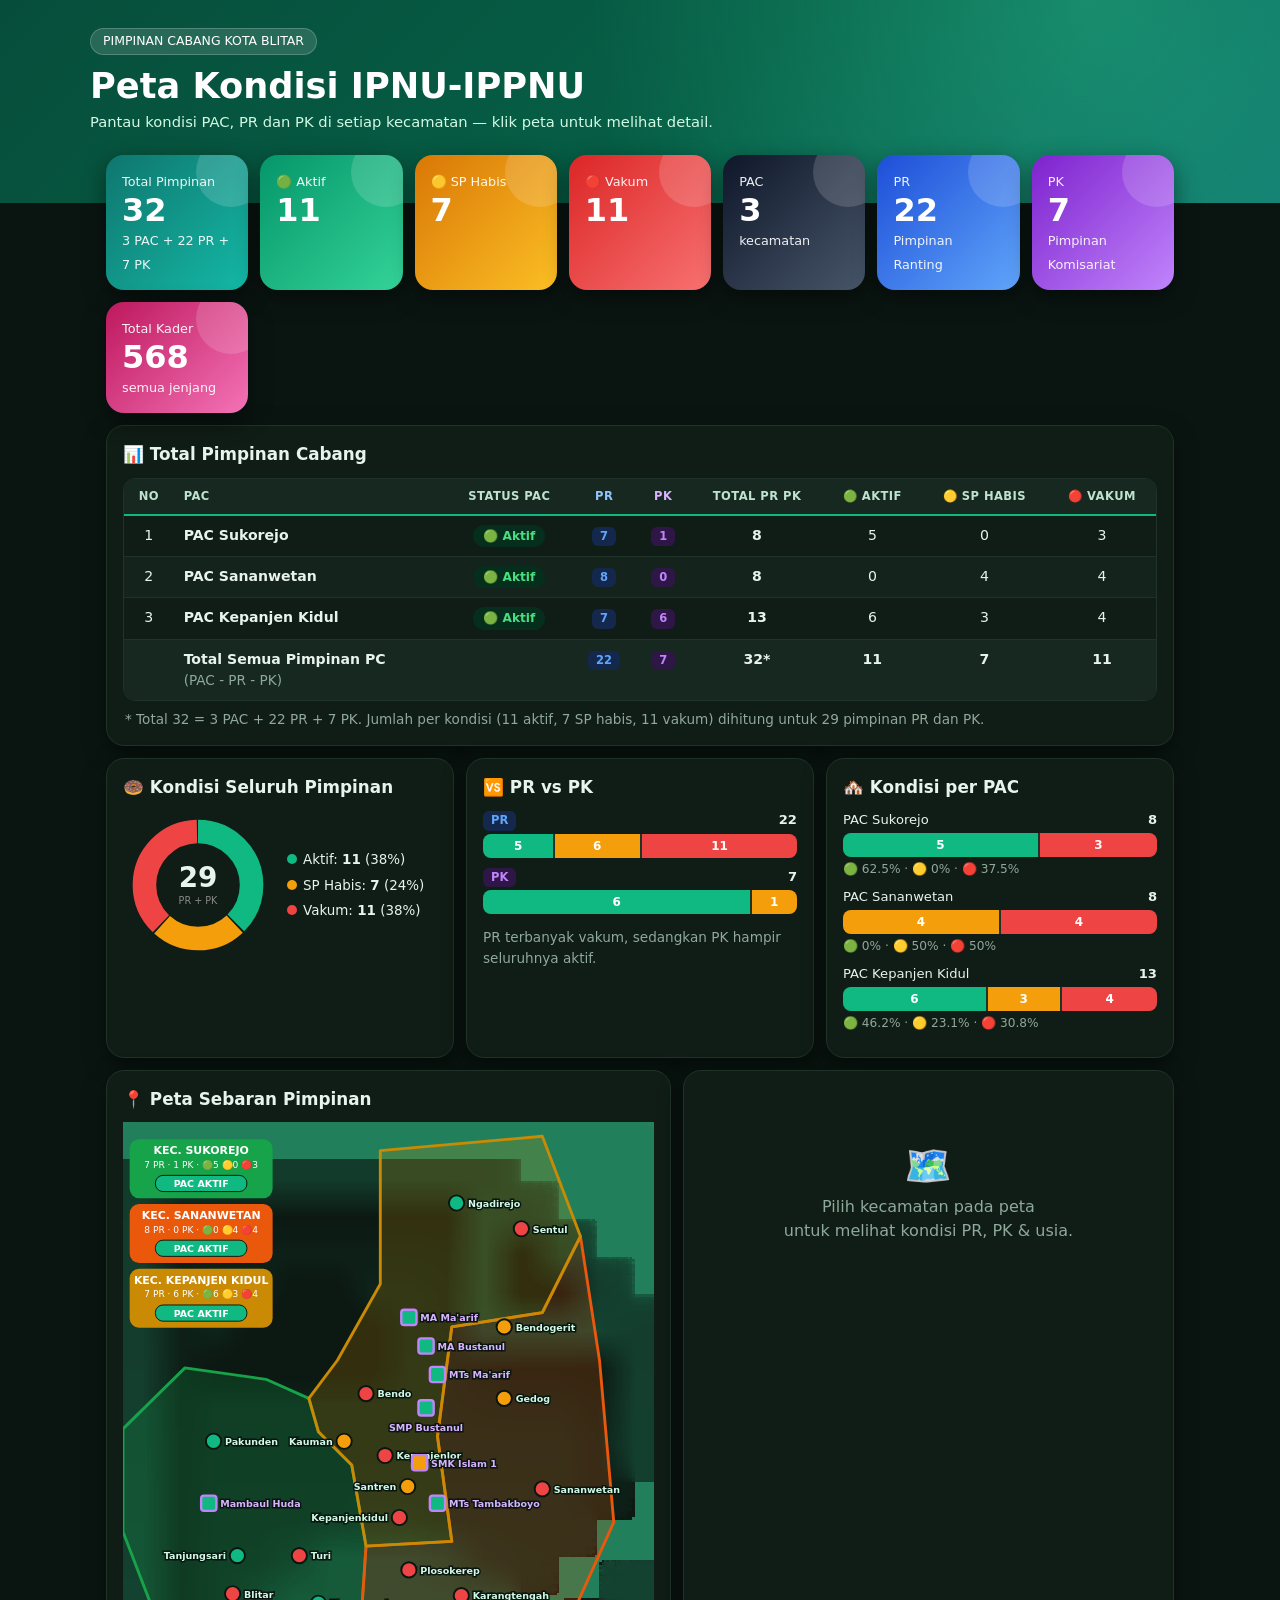
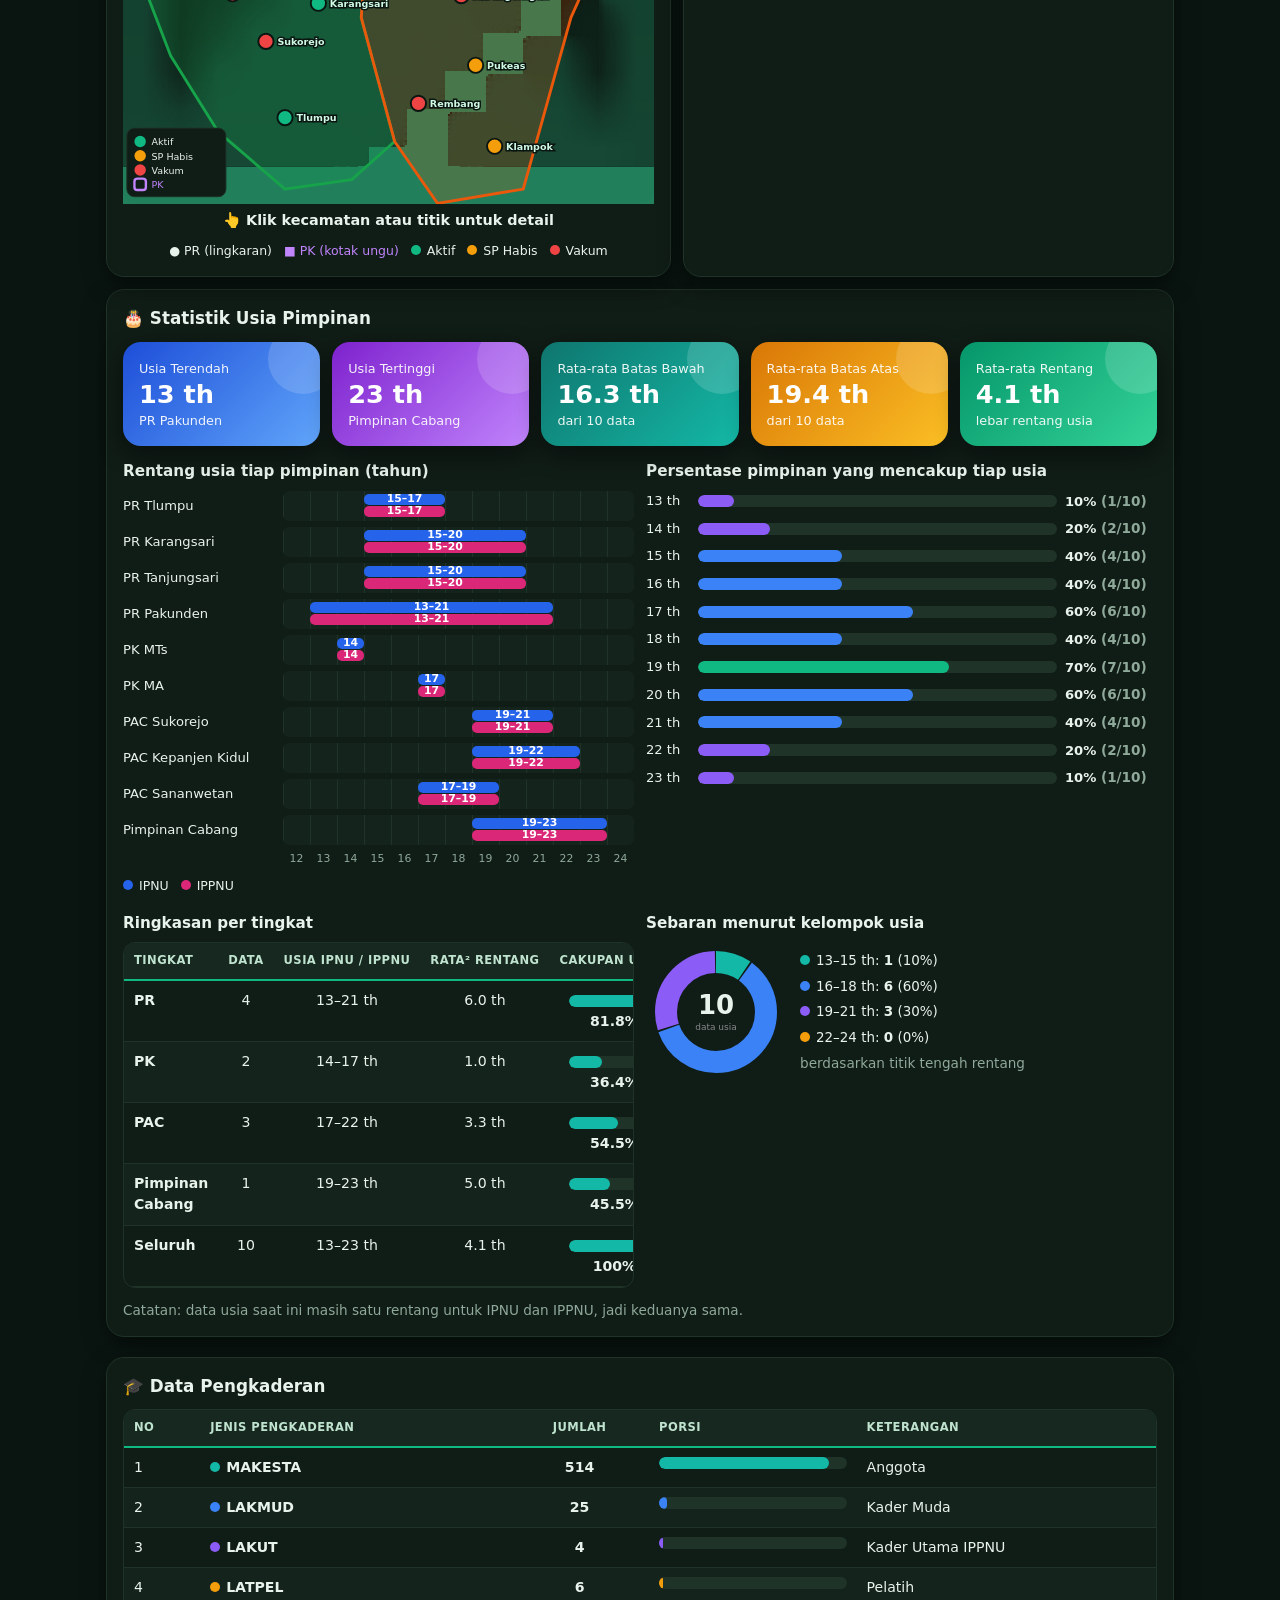
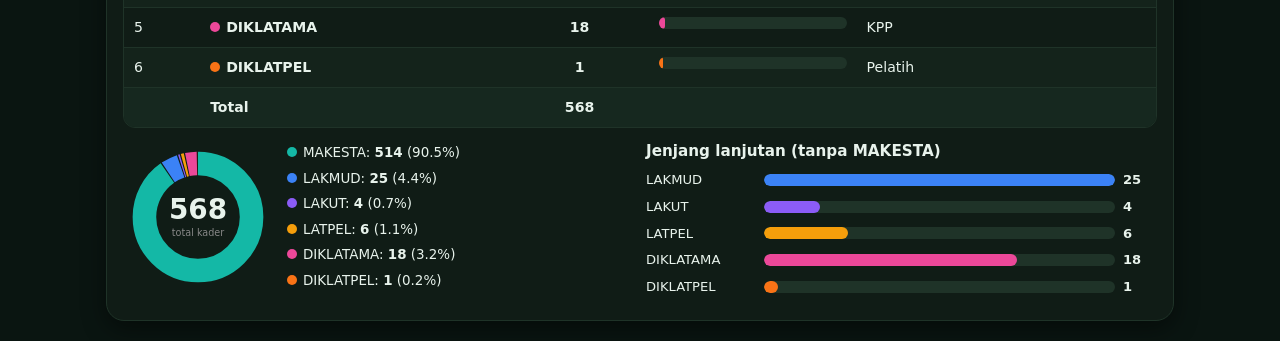
==== Peta Kondisi IPNU-IPPNU Kota Blitar (4).html @ 9cab06e3 "Add files via upload" ====
<!DOCTYPE html>
<html lang="id">
<head>
<meta charset="utf-8">
<meta name="viewport" content="width=device-width, initial-scale=1, viewport-fit=cover">
<title>Peta Kondisi IPNU-IPPNU Kota Blitar</title>

<style>
/* =====================================================
   1. VARIABEL WARNA & RESET
   ===================================================== */
:root {
  box-sizing: border-box;
  padding-top: env(safe-area-inset-top, 0px);
  padding-bottom: env(safe-area-inset-bottom, 0px);
  color-scheme: dark;

  --bg:   #0a1511;   /* latar halaman */
  --card: #101c16;   /* latar kartu */
  --soft: #14231b;   /* latar lembut / baris genap */
  --tx:   #e8f3ec;   /* teks utama */
  --mut:  #8fa99a;   /* teks redup */
  --bd:   #1f3328;   /* garis */
  --sh:   0 8px 24px rgba(0,0,0,.45);

  --gb: #052e1c;  --yb: #3a2a05;  --rb: #3b0d0d;   /* latar badge aktif/sp/vakum */
  --pr: #60a5fa;  --prb: #14284d;                  /* PR (biru) */
  --pk: #c084fc;  --pkb: #2e1747;                  /* PK (ungu) */
}
html { scroll-padding-top: env(safe-area-inset-top, 0px); }
* { box-sizing: border-box; }
body {
  margin: 0;
  background: var(--bg);
  color: var(--tx);
  font-family: system-ui, -apple-system, "Segoe UI", Roboto, sans-serif;
  line-height: 1.5;
}

/* =====================================================
   2. LAYOUT DASAR & TIPOGRAFI
   ===================================================== */
.hero {
  background:
    radial-gradient(circle at 85% 0, #34d39955, transparent 45%),
    linear-gradient(135deg, #064e3b, #065f46 55%, #0f766e);
  color: #fff;
  padding: 28px 16px 70px;
}
.hero p  { margin: 0; color: #d1fae5; font-size: .92rem; }
.hero .w { padding: 0; }
.w  { max-width: 1100px; margin: 0 auto; padding: 0 16px; }
.up { margin-top: -48px; }

.tag {
  display: inline-block;
  background: #ffffff22;
  color: #fff;
  border: 1px solid #ffffff33;
  padding: 3px 12px;
  border-radius: 99px;
  font-size: .78rem;
}
h1 { font-size: clamp(1.5rem, 4vw, 2.2rem); margin: 10px 0 4px; line-height: 1.2; }
h2 { font-size: 1.05rem; margin: 0 0 10px; }
h3 { font-size: .95rem; margin: 0; }
.sub { color: var(--mut); font-size: .85rem; }

.grid  { display: grid; gap: 12px; }
.stats { grid-template-columns: repeat(auto-fit, minmax(130px, 1fr)); }
.cols  { grid-template-columns: repeat(auto-fit, minmax(270px, 1fr)); margin-top: 12px; }
.main  { grid-template-columns: minmax(0, 1fr); margin-top: 12px; }
@media (min-width: 860px) {
  .main { grid-template-columns: minmax(0, 1.15fr) minmax(0, 1fr); }
}

/* =====================================================
   3. KARTU & KARTU STATISTIK
   ===================================================== */
.card {
  background: var(--card);
  border: 1px solid var(--bd);
  border-radius: 18px;
  padding: 16px;
  box-shadow: var(--sh);
  min-width: 0;
}
.st {
  position: relative;
  overflow: hidden;
  color: #fff;
  border: 0;
  padding: 14px 16px;
}
.st b    { display: block; font-size: 2rem; line-height: 1.1; }
.st span { font-size: .8rem; opacity: .92; }
.st:after {
  content: "";
  position: absolute;
  right: -18px; top: -18px;
  width: 70px; height: 70px;
  border-radius: 50%;
  background: #ffffff26;
}

/* warna kartu statistik */
.c0   { background: linear-gradient(135deg, #0f766e, #14b8a6); --ac: #7dd3fc; }
.c1   { background: linear-gradient(135deg, #059669, #34d399); --ac: #34d399; }
.c2   { background: linear-gradient(135deg, #d97706, #fbbf24); --ac: #fbbf24; }
.c3   { background: linear-gradient(135deg, #dc2626, #f87171); --ac: #f87171; }
.cpr  { background: linear-gradient(135deg, #1d4ed8, #60a5fa); --ac: #60a5fa; }
.cpk  { background: linear-gradient(135deg, #7e22ce, #c084fc); --ac: #c084fc; }
.cpac { background: linear-gradient(135deg, #0f172a, #475569); --ac: #94a3b8; }
.ckd  { background: linear-gradient(135deg, #be185d, #f472b6); --ac: #f472b6; }

/* =====================================================
   4. TABEL
   ===================================================== */
.tw {
  overflow-x: auto;
  border: 1px solid var(--bd);
  border-radius: 12px;
  scrollbar-color: #2f5a45 #101c16;
}
table {
  width: 100%;
  font-size: .88rem;
  border-collapse: separate;
  border-spacing: 0;
}
th, td {
  text-align: left;
  padding: 9px 10px;
  border-bottom: 1px solid var(--bd);
  vertical-align: top;
}
th {
  background: #16281f;
  color: #bfe3cf;
  font-weight: 700;
  font-size: .72rem;
  letter-spacing: .04em;
  text-transform: uppercase;
  white-space: nowrap;
  border-bottom: 2px solid #10b981;
}
th:first-child { border-top-left-radius: 10px; }
th:last-child  { border-top-right-radius: 10px; }
th.hpr { color: #93c5fd !important; }
th.hpk { color: #d8b4fe !important; }
td.n, th.n { text-align: center; }
tbody tr:nth-child(even) { background: var(--soft); }
tbody tr.cl       { cursor: pointer; }
tbody tr.cl:hover { background: var(--soft); }
tfoot td { font-weight: 800; background: #16281f; color: var(--tx); border: 0; }

/* tabel ringkasan usia */
.mx td   { text-align: center; }
.mx td.z { color: var(--mut); }

/* =====================================================
   5. BADGE, TAG, CHIP, BAR
   ===================================================== */
.chip {
  display: inline-block;
  margin: 2px 4px 2px 0;
  padding: 2px 9px;
  border-radius: 99px;
  font-size: .78rem;
  font-weight: 600;
}
.b {
  display: inline-block;
  padding: 2px 10px;
  border-radius: 99px;
  font-size: .76rem;
  font-weight: 600;
  white-space: nowrap;
}
.b.a { background: #052e1c; color: #4ade80; }   /* aktif */
.b.s { background: #3a2a05; color: #fbbf24; }   /* SP habis */
.b.v { background: #3b0d0d; color: #f87171; }   /* vakum */

.t {
  display: inline-block;
  padding: 1px 8px;
  border-radius: 6px;
  font-size: .72rem;
  font-weight: 700;
}
.t.pr { background: var(--prb); color: var(--pr); }
.t.pk { background: var(--pkb); color: var(--pk); }

.dot {
  display: inline-block;
  width: 10px; height: 10px;
  border-radius: 50%;
  margin-right: 6px;
}

/* bar bertumpuk (aktif / sp / vakum) */
.sb   { margin: 9px 0; }
.sb .l { display: flex; justify-content: space-between; font-size: .82rem; margin-bottom: 3px; }
.sbar {
  display: flex;
  height: 24px;
  border-radius: 8px;
  overflow: hidden;
  gap: 2px;
  background: var(--bd);
}
.sbar i {
  display: flex;
  align-items: center;
  justify-content: center;
  color: #fff;
  font-size: .75rem;
  font-style: normal;
  font-weight: 700;
}

/* bar progres kecil */
.kb { height: 12px; border-radius: 6px; background: var(--bd); overflow: hidden; min-width: 90px; }
.kb i { display: block; height: 100%; border-radius: 6px; }
.kr {
  display: grid;
  grid-template-columns: 110px 1fr 34px;
  gap: 8px;
  align-items: center;
  font-size: .82rem;
  margin: 7px 0;
}

/* =====================================================
   6. DONUT & LEGENDA
   ===================================================== */
.donut { display: flex; align-items: center; gap: 14px; flex-wrap: wrap; }
.donut svg { width: 150px; flex: none; }
.lg { font-size: .84rem; line-height: 1.9; }

/* =====================================================
   7. PETA
   ===================================================== */
#map { width: 100%; height: auto; display: block; }
#tip { min-height: 26px; text-align: center; font-weight: 600; font-size: .9rem; margin-top: 6px; }

.reg { cursor: pointer; fill-opacity: .2; stroke-width: 3; stroke-linejoin: round; transition: .2s; }
.reg:hover { fill-opacity: .32; }
.reg.dim   { opacity: .4; }

.nl {                       /* label nama titik */
  pointer-events: none;
  fill: #d1fae5;
  font-size: 10px;
  font-weight: 700;
  paint-order: stroke;
  stroke: #0a1511;
  stroke-width: 3px;
}
.rl {                       /* label kecamatan */
  pointer-events: none;
  fill: #fff;
  font-weight: 800;
  font-size: 14px;
  text-anchor: middle;
  paint-order: stroke;
  stroke: #0004;
  stroke-width: 3px;
}
.nd { stroke: #0a1511; stroke-width: 2; cursor: pointer; transition: .15s; transform-box: fill-box; transform-origin: center; }
.nd:hover { stroke-width: 4; transform: scale(1.35); }

.mlegend {
  display: flex;
  flex-wrap: wrap;
  gap: 4px 12px;
  font-size: .78rem;
  margin-top: 6px;
  justify-content: center;
}

/* =====================================================
   8. PANEL DETAIL KECAMATAN
   ===================================================== */
.kv {
  display: grid;
  grid-template-columns: repeat(auto-fit, minmax(135px, 1fr));
  gap: 8px;
  margin: 12px 0;
}
.kv div   { background: var(--soft); border-radius: 12px; padding: 8px 11px; font-size: .86rem; font-weight: 600; }
.kv small { display: block; color: var(--mut); font-weight: 400; font-size: .74rem; }

.tabs { display: flex; gap: 6px; flex-wrap: wrap; margin: 12px 0 6px; }
.tabs button {
  border: 1px solid var(--bd);
  background: var(--soft);
  color: var(--tx);
  padding: 6px 14px;
  border-radius: 99px;
  cursor: pointer;
  font-size: .82rem;
  font-family: inherit;
}
.tabs button.on {
  background: linear-gradient(135deg, #059669, #0d9488);
  color: #fff;
  border-color: transparent;
}

.sec { border-radius: 14px; padding: 10px 12px; margin-top: 10px; border: 1px solid var(--bd); border-left: 5px solid; }
.sec.pr { border-left-color: var(--pr); }
.sec.pk { border-left-color: var(--pk); }
.sh { display: flex; justify-content: space-between; align-items: center; gap: 8px; flex-wrap: wrap; }

.empty { text-align: center; padding: 50px 10px; color: var(--mut); }
.empty big { font-size: 2.4rem; display: block; }

/* =====================================================
   9. STATISTIK USIA
   ===================================================== */
.ag {
  display: grid;
  grid-template-columns: 150px 1fr;
  gap: 6px 10px;
  align-items: center;
  font-size: .82rem;
}
.ag .tr {
  position: relative;
  height: 30px;
  background: var(--soft);
  border-radius: 6px;
  background-image: linear-gradient(90deg, var(--bd) 1px, transparent 1px);
  background-size: calc(100% / 13) 100%;
}
.ag .tr i {
  position: absolute;
  top: 2px; bottom: 2px;
  border-radius: 5px;
  color: #fff;
  font-size: .68rem;
  font-style: normal;
  font-weight: 700;
  display: flex;
  align-items: center;
  justify-content: center;
  white-space: nowrap;
}
.ax { display: grid; grid-template-columns: repeat(13, 1fr); font-size: .68rem; color: var(--mut); text-align: center; }

/* =====================================================
   10. FORM, CATATAN SUMBER
   ===================================================== */
.src { color: var(--mut); font-size: .74rem; margin: 10px 0 0; border-top: 1px solid var(--bd); padding-top: 6px; }
select, input {
  background: var(--soft);
  color: var(--tx);
  border: 1px solid var(--bd);
  border-radius: 10px;
  padding: 7px 10px;
  font-family: inherit;
  font-size: .85rem;
}

/* =====================================================
   11. ANIMASI
   ===================================================== */
@keyframes fi   { from { opacity: 0; } }
@keyframes pop  { from { opacity: 0; transform: scale(0); } }
@keyframes up   { from { opacity: 0; transform: translateY(14px); } }
@keyframes grow { from { transform: scaleX(0); } }
@keyframes draw { from { stroke-dasharray: 0 400; } }
@keyframes sl   { from { opacity: 0; transform: translateX(-24px); } }

/* kartu muncul saat di-scroll (.rv -> .rv.go) */
.rv { opacity: 0; transform: translateY(18px); transition: opacity .7s ease, transform .7s ease; }
.rv.go { opacity: 1; transform: none; }

/* bar tumbuh dari kiri */
.sbar i, .kb i, .ag .tr i { transform-origin: left; }
.rv:not(.go) :is(.sbar i, .kb i, .ag .tr i) { transform: scaleX(0); }
.rv.go :is(.sbar i, .kb i, .ag .tr i) { animation: grow 1.1s cubic-bezier(.2,.8,.2,1) both; }

/* donut digambar bertahap */
.rv:not(.go) .donut circle { stroke-dasharray: 0 400; }
.rv.go .donut circle { animation: draw 1.3s ease both; }

#detail > * { animation: up .45s both; }

@media (prefers-reduced-motion: reduce) {
  * { animation: none !important; transition: none !important; }
  .rv { opacity: 1; transform: none; }
  .rv:not(.go) :is(.sbar i, .kb i, .ag .tr i) { transform: none; }
}
</style>
</head>

<body>

<!-- =====================================================
     HTML: KERANGKA HALAMAN (isi diisi oleh JavaScript)
     ===================================================== -->
<div class="hero">
  <div class="w">
    <span class="tag">PIMPINAN CABANG KOTA BLITAR</span>
    <h1>Peta Kondisi IPNU-IPPNU</h1>
    <p>Pantau kondisi PAC, PR dan PK di setiap kecamatan — klik peta untuk melihat detail.</p>
  </div>
</div>

<div class="w up">

  <!-- Kartu statistik ringkas -->
  <div class="grid stats" id="stats"></div>

  <!-- Tabel total pimpinan cabang -->
  <div class="card" style="margin-top:12px">
    <h2>📊 Total Pimpinan Cabang</h2>
    <div class="tw"><table id="sum"></table></div>
  </div>

  <!-- Tiga grafik ringkas -->
  <div class="grid cols">
    <div class="card"><h2>🍩 Kondisi Seluruh Pimpinan</h2><div class="donut" id="donut"></div></div>
    <div class="card"><h2>🆚 PR vs PK</h2><div id="prpk"></div></div>
    <div class="card"><h2>🏘️ Kondisi per PAC</h2><div id="perpac"></div></div>
  </div>

  <!-- Peta + detail -->
  <div class="grid main">
    <div class="card">
      <h2>📍 Peta Sebaran Pimpinan</h2>
      <svg viewBox="0 0 557 715" id="map" role="img" aria-label="Peta Kota Blitar"></svg>
      <div id="tip">👆 Klik kecamatan atau titik untuk detail</div>
      <div class="mlegend">
        <span>● PR (lingkaran)</span>
        <span style="color:var(--pk)">■ PK (kotak ungu)</span>
        <span><span class="dot" style="background:#10b981"></span>Aktif</span>
        <span><span class="dot" style="background:#f59e0b"></span>SP Habis</span>
        <span><span class="dot" style="background:#ef4444"></span>Vakum</span>
      </div>
    </div>

    <div class="card" id="detail">
      <div class="empty"><big>🗺️</big>Pilih kecamatan pada peta<br>untuk melihat kondisi PR, PK &amp; usia.</div>
    </div>
  </div>

  <!-- Statistik usia -->
  <div class="card" style="margin:12px 0 20px">
    <h2>🎂 Statistik Usia Pimpinan</h2>
    <div class="grid stats" id="ak" style="margin-bottom:14px"></div>

    <div class="grid cols" style="grid-template-columns:repeat(auto-fit,minmax(340px,1fr))">
      <div>
        <h3>Rentang usia tiap pimpinan (tahun)</h3>
        <div class="ag" id="age" style="margin-top:8px"></div>
        <div class="mlegend" style="justify-content:flex-start;margin-top:10px">
          <span><span class="dot" style="background:#2563eb"></span>IPNU</span>
          <span><span class="dot" style="background:#db2777"></span>IPPNU</span>
        </div>
      </div>
      <div>
        <h3>Persentase pimpinan yang mencakup tiap usia</h3>
        <div id="ah" style="margin-top:8px"></div>
      </div>
    </div>

    <div class="grid cols" style="grid-template-columns:repeat(auto-fit,minmax(340px,1fr));margin-top:16px">
      <div>
        <h3>Ringkasan per tingkat</h3>
        <div class="tw" style="margin-top:8px"><table id="at"></table></div>
      </div>
      <div>
        <h3>Sebaran menurut kelompok usia</h3>
        <div class="donut" id="ad" style="margin-top:8px"></div>
      </div>
    </div>

    <p class="sub" style="margin:12px 0 0">Catatan: data usia saat ini masih satu rentang untuk IPNU dan IPPNU, jadi keduanya sama.</p>
  </div>

  <!-- Data pengkaderan -->
  <div class="card" style="margin:0 0 20px">
    <h2>🎓 Data Pengkaderan</h2>
    <div class="tw"><table id="kt"></table></div>
    <div class="grid cols" style="grid-template-columns:repeat(auto-fit,minmax(320px,1fr));margin-top:12px">
      <div><div class="donut" id="kd"></div></div>
      <div>
        <h3 style="margin-bottom:6px">Jenjang lanjutan (tanpa MAKESTA)</h3>
        <div id="kb"></div>
      </div>
    </div>
  </div>

</div>

<script>
/* =====================================================
   GAMBAR LATAR PETA (base64 JPEG)
   -> Tempel string base64 asli di sini. Ini satu-satunya
      baris panjang; sisanya aman diedit.
   ===================================================== */
const IMG = "PASTE_BASE64_GAMBAR_PETA_DI_SINI";


/* =====================================================
   1. DATA  (EDIT DATA DI BAGIAN INI)
   ===================================================== */

/* 1a. Rentang usia tiap pimpinan: [nama, usiaMin, usiaMax, warna] */
const A = [
  ["PR Tlumpu",          15, 17, "#2563eb"],
  ["PR Karangsari",      15, 20, "#2563eb"],
  ["PR Tanjungsari",     15, 20, "#2563eb"],
  ["PR Pakunden",        13, 21, "#2563eb"],
  ["PK MTs",             14, 14, "#9333ea"],
  ["PK MA",              17, 17, "#9333ea"],
  ["PAC Sukorejo",       19, 21, "#0d9488"],
  ["PAC Kepanjen Kidul", 19, 22, "#0d9488"],
  ["PAC Sananwetan",     17, 19, "#0d9488"],
  ["Pimpinan Cabang",    19, 23, "#334155"]
];

/* 1b. Data per kecamatan
   Kondisi: a = Aktif, s = SP Habis, v = Vakum
   PR : [nama, kondisi, x, y]
   PK : [nama, kondisi, x, y, namaSingkatDiPeta]
   (x,y = posisi titik pada peta 557 x 715)                        */
const D = {
  sukorejo: {
    nama: "Sukorejo",
    usia: "19–21 tahun",
    pac: {
      kondisi: "a", ketua: "Ridho Mayar", ketri: "Devy Putri", masa: "2026–2027",
      sp: "Ada", adm: "Lengkap", keg: "Aktif",
      spHabis: "-", konfer: "-", masalah: "-", butuh: "-"
    },
    PR: [
      ["Tanjungsari", "a", 120, 455],
      ["Karangsari",  "a", 205, 505],
      ["Tlumpu",      "a", 170, 625],
      ["Pakunden",    "a",  95, 335],
      ["Sukorejo",    "v", 150, 545],
      ["Blitar",      "v", 115, 495],
      ["Turi",        "v", 185, 455]
    ],
    PK: [
      ["Mambaul Huda", "a", 90, 400, "Mambaul Huda"]
    ]
  },

  sananwetan: {
    nama: "Sananwetan",
    usia: "17–19 tahun",
    pac: {
      kondisi: "a", ketua: "Ilham", ketri: "Azizah", masa: "2026–2027",
      sp: "Ada", adm: "Tidak ada", keg: "Tidak ada",
      spHabis: "-", konfer: "-", masalah: "Tidak ada pengurus", butuh: "Regenerasi"
    },
    PR: [
      ["Sananwetan",  "v", 440, 385],
      ["Klampok",     "s", 390, 655],
      ["Gedog",       "s", 400, 290],
      ["Rembang",     "v", 310, 610],
      ["Karangtengah","v", 355, 497],
      ["Plosokerep",  "v", 300, 470],
      ["Bendogerit",  "s", 400, 215],
      ["Pukeas",      "s", 370, 570]
    ],
    PK: []
  },

  kepanjenkidul: {
    nama: "Kepanjen Kidul",
    usia: "19–22 tahun",
    pac: {
      kondisi: "a", ketua: "Mahda", ketri: "Sofi", masa: "2024–2026",
      sp: "Ada", adm: "Sebagian", keg: "Jarang",
      spHabis: "November 2026", konfer: "Desember 2026",
      masalah: "Administrasi", butuh: "Pendampingan"
    },
    PR: [
      ["Kepanjenkidul", "v", 290, 415],
      ["Kauman",        "s", 232, 335],
      ["Santren",       "s", 300, 380],
      ["Ngadirejo",     "a", 350,  85],
      ["Sentul",        "v", 418, 112],
      ["Bendo",         "v", 255, 285],
      ["Kepanjenlor",   "v", 275, 350]
    ],
    PK: [
      ["MA Bustanul Muta'alimin",  "a", 318, 235, "MA Bustanul"],
      ["SMP Bustanul Muta'alimin", "a", 318, 300, "SMP Bustanul"],
      ["MTs Ma'arif NU",           "a", 330, 265, "MTs Ma'arif"],
      ["MA Ma'arif NU",            "a", 300, 205, "MA Ma'arif"],
      ["SMK Islam 1 Blitar",       "s", 310, 360, "SMK Islam 1"],
      ["MTs Ma'arif NU Tambakboyo","a", 330, 400, "MTs Tambakboyo"]
    ]
  }
};

/* 1c. Data pengkaderan: [jenis, jumlah, keterangan, warna] */
const K = [
  ["MAKESTA",   514, "Anggota",           "#14b8a6"],
  ["LAKMUD",     25, "Kader Muda",        "#3b82f6"],
  ["LAKUT",       4, "Kader Utama IPPNU", "#8b5cf6"],
  ["LATPEL",      6, "Pelatih",           "#f59e0b"],
  ["DIKLATAMA",  18, "KPP",               "#ec4899"],
  ["DIKLATPEL",   1, "Pelatih",           "#f97316"]
];
const KT = K.reduce((a, b) => a + b[1], 0);   // total kader

/* 1d. Bentuk wilayah kecamatan pada peta (titik polygon) & warnanya */
const P = {
  sukorejo:      [[0,322],[65,258],[150,270],[195,290],[205,325],[240,360],[255,445],[250,520],[285,650],[240,690],[170,700],[100,640],[50,560],[0,430]],
  kepanjenkidul: [[270,30],[440,15],[480,120],[440,200],[345,215],[330,330],[345,440],[255,445],[240,360],[205,325],[195,290],[225,250],[270,170]],
  sananwetan:    [[440,200],[480,120],[500,250],[515,420],[470,520],[420,700],[330,715],[285,650],[250,520],[255,445],[345,440],[330,330],[345,215]]
};
const COL = { sukorejo: "#16a34a", kepanjenkidul: "#ca8a04", sananwetan: "#ea580c" };

/* 1e. Label & warna kondisi */
const L  = { a: "🟢 Aktif", s: "🟡 SP Habis", v: "🔴 Vakum" };
const CL = { a: "#10b981",  s: "#f59e0b",     v: "#ef4444" };


/* =====================================================
   2. FUNGSI BANTU
   ===================================================== */
const ks = Object.keys(D);                                   // daftar kunci kecamatan
const el = id => document.getElementById(id);

/* badge kondisi */
const badge = k => `<span class="b ${k}">${L[k]}</span>`;

/* hitung jumlah per kondisi dari daftar [nama, kondisi, ...] */
const cnt = list => {
  const c = { a: 0, s: 0, v: 0 };
  list.forEach(i => c[i[1]]++);
  return c;
};

/* semua PR + PK pada satu kecamatan */
const all = k => [...D[k].PR, ...D[k].PK];

/* persentase 1 desimal */
function pc2(a, b) { return Math.round(a / b * 1000) / 10; }

/* usia suatu pimpinan (tipe "PR"/"PK", nama) -> teks, atau null */
const usia = (t, n) => {
  const f = A.find(a => a[0] == t + " " + n);
  if (f) return f[1] == f[2] ? f[1] : f[1] + "–" + f[2];
  return t == "PK" ? (/^MTs/.test(n) ? "14" : /^MA /.test(n) ? "17" : null) : null;
};

/* kumpulan total */
const PRall = ks.flatMap(k => D[k].PR);
const PKall = ks.flatMap(k => D[k].PK);
const ALL   = [...PRall, ...PKall];
const T     = cnt(ALL);
const tot   = ALL.length;

/* bar bertumpuk aktif/sp/vakum */
const sbar = (c, n) =>
  `<div class="sbar">${["a", "s", "v"].filter(k => c[k]).map(k =>
    `<i style="width:${c[k] / n * 100}%;background:${CL[k]}">${c[k]}</i>`
  ).join("")}</div>`;

/* donut kecil untuk panel detail */
function dn(c, n) {
  let offset = 0, arcs = "";
  ["a", "s", "v"].forEach(k => {
    if (!c[k]) return;
    const len = c[k] / n * 314.16;
    arcs += `<circle r="50" cx="70" cy="70" fill="none" stroke="${CL[k]}" stroke-width="22" stroke-dasharray="${len - 1.5} 314.16" stroke-dashoffset="${-offset}" transform="rotate(-90 70 70)"/>`;
    offset += len;
  });
  return `<svg viewBox="0 0 140 140" style="width:120px;flex:none">${arcs}<text x="70" y="76" text-anchor="middle" font-size="22" font-weight="800" fill="currentColor">${n}</text></svg>`;
}


/* =====================================================
   3. KARTU STATISTIK ATAS
   ===================================================== */
el("stats").innerHTML = [
  ["Total Pimpinan", tot + 3,        "3 PAC + 22 PR + 7 PK", "c0"],
  ["🟢 Aktif",        T.a,            "",                     "c1"],
  ["🟡 SP Habis",     T.s,            "",                     "c2"],
  ["🔴 Vakum",        T.v,            "",                     "c3"],
  ["PAC",            3,              "kecamatan",            "cpac"],
  ["PR",             PRall.length,   "Pimpinan Ranting",     "cpr"],
  ["PK",             PKall.length,   "Pimpinan Komisariat",  "cpk"],
  ["Total Kader",    568,            "semua jenjang",        "ckd"]
].map(s => `<div class="card st ${s[3]}"><span>${s[0]}</span><b>${s[1]}</b><span>${s[2]}</span></div>`).join("");


/* =====================================================
   4. TABEL TOTAL PIMPINAN CABANG
   ===================================================== */
el("sum").innerHTML = `
<thead><tr>
  <th class="n">No</th><th>PAC</th><th class="n">Status PAC</th>
  <th class="n hpr">PR</th><th class="n hpk">PK</th><th class="n">Total PR PK</th>
  <th class="n">🟢 Aktif</th><th class="n">🟡 SP Habis</th><th class="n">🔴 Vakum</th>
</tr></thead>
<tbody>` +
ks.map((k, i) => {
  const c = cnt(all(k));
  return `<tr class="cl" onclick="show('${k}')">
    <td class="n">${i + 1}</td>
    <td><b>PAC ${D[k].nama}</b></td>
    <td class="n">${badge(D[k].pac.kondisi)}</td>
    <td class="n"><span class="t pr">${D[k].PR.length}</span></td>
    <td class="n"><span class="t pk">${D[k].PK.length}</span></td>
    <td class="n"><b>${all(k).length}</b></td>
    <td class="n">${c.a}</td><td class="n">${c.s}</td><td class="n">${c.v}</td>
  </tr>`;
}).join("") +
`</tbody>
<tfoot><tr>
  <td></td>
  <td>Total Semua Pimpinan PC<br><span class="sub" style="font-weight:400">(PAC - PR - PK)</span></td>
  <td></td>
  <td class="n"><span class="t pr">${PRall.length}</span></td>
  <td class="n"><span class="t pk">${PKall.length}</span></td>
  <td class="n">${tot + 3}*</td>
  <td class="n">${T.a}</td><td class="n">${T.s}</td><td class="n">${T.v}</td>
</tr></tfoot>`;

/* catatan di bawah tabel */
el("sum").closest(".tw").insertAdjacentHTML("afterend",
  '<p class="sub" style="margin:8px 2px 0">* Total 32 = 3 PAC + 22 PR + 7 PK. Jumlah per kondisi (11 aktif, 7 SP habis, 11 vakum) dihitung untuk 29 pimpinan PR dan PK.</p>');


/* =====================================================
   5. GRAFIK RINGKAS (donut, PR vs PK, per PAC)
   ===================================================== */

/* 5a. Donut kondisi seluruh pimpinan */
(function () {
  let offset = 0, arcs = "";
  ["a", "s", "v"].forEach(k => {
    const len = T[k] / tot * 314.16;
    arcs += `<circle r="50" cx="70" cy="70" fill="none" stroke="${CL[k]}" stroke-width="22" stroke-dasharray="${len - 1.5} ${314.16 - len + 1.5}" stroke-dashoffset="${-offset}" transform="rotate(-90 70 70)"/>`;
    offset += len;
  });
  el("donut").innerHTML = `
    <svg viewBox="0 0 140 140">${arcs}
      <text x="70" y="72" text-anchor="middle" font-size="26" font-weight="800" fill="currentColor">${tot}</text>
      <text x="70" y="88" text-anchor="middle" font-size="9" fill="#888">PR + PK</text>
    </svg>
    <div class="lg">${["a", "s", "v"].map(k =>
      `<div><span class="dot" style="background:${CL[k]}"></span>${L[k].slice(3)}: <b>${T[k]}</b> (${Math.round(T[k] / tot * 100)}%)</div>`
    ).join("")}</div>`;
})();

/* 5b. PR vs PK */
el("prpk").innerHTML =
  [["PR", "pr", PRall], ["PK", "pk", PKall]].map(([nama, cls, list]) => `
    <div class="sb">
      <div class="l"><span><span class="t ${cls}">${nama}</span></span><b>${list.length}</b></div>
      ${sbar(cnt(list), list.length)}
    </div>`).join("") +
  `<p class="sub">PR terbanyak vakum, sedangkan PK hampir seluruhnya aktif.</p>`;

/* 5c. Kondisi per PAC */
el("perpac").innerHTML = ks.map(k => {
  const c = cnt(all(k)), n = all(k).length;
  return `
    <div class="sb">
      <div class="l"><span>PAC ${D[k].nama}</span><b>${n}</b></div>
      ${sbar(c, n)}
      <div class="sub" style="font-size:.76rem;margin-top:3px">🟢 ${pc2(c.a, n)}% · 🟡 ${pc2(c.s, n)}% · 🔴 ${pc2(c.v, n)}%</div>
    </div>`;
}).join("");


/* =====================================================
   6. PETA
   ===================================================== */

/* 6a. Kumpulkan semua titik (PR & PK) */
const N = [];
ks.forEach(k => {
  [
    ...D[k].PR.map(i => ["PR", ...i]),
    ...D[k].PK.map(i => ["PK", ...i])
  ].forEach(it => N.push({
    k,
    t:  it[0],              // tipe: PR / PK
    n:  it[1],              // nama
    st: it[2],              // kondisi
    x:  it[3],
    y:  it[4],
    sh: it[5] || it[1]      // nama singkat untuk label
  }));
});

/* 6b. Dorong titik yang saling bertumpuk (jarak minimal 28) */
for (let r = 0; r < 80; r++) {
  for (let a = 0; a < N.length; a++) {
    for (let b = a + 1; b < N.length; b++) {
      const dx = N[b].x - N[a].x, dy = N[b].y - N[a].y;
      const d = Math.hypot(dx, dy) || .1;
      if (d < 28) {
        const m = (28 - d) / 2, ux = dx / d, uy = dy / d;
        N[a].x -= ux * m;  N[a].y -= uy * m;
        N[b].x += ux * m;  N[b].y += uy * m;
      }
    }
  }
}

/* 6c. Tentukan posisi label supaya tidak menabrak titik / label lain */
const boxes = [];
N.forEach(n => boxes.push([n.x - 10, n.y - 10, n.x + 10, n.y + 10]));

const collides = b =>
  b[0] < 4 || b[2] > 553 ||
  boxes.some(o => b[0] < o[2] && b[2] > o[0] && b[1] < o[3] && b[3] > o[1]);

N.forEach(n => {
  const w = n.sh.length * 5.8 + 4;
  const options = [
    [n.x + 12, n.y + 4,  "start",  [n.x + 11,     n.y - 7,  n.x + 12 + w,  n.y + 8 ]],   // kanan
    [n.x - 12, n.y + 4,  "end",    [n.x - 12 - w, n.y - 7,  n.x - 11,      n.y + 8 ]],   // kiri
    [n.x,      n.y + 24, "middle", [n.x - w / 2,  n.y + 12, n.x + w / 2,   n.y + 27]],   // bawah
    [n.x,      n.y - 14, "middle", [n.x - w / 2,  n.y - 26, n.x + w / 2,   n.y - 12]]    // atas
  ];
  const pick = options.find(o => !collides(o[3])) || options[0];
  boxes.push(pick[3]);
  n.lx = pick[0];  n.ly = pick[1];  n.an = pick[2];
});

/* 6d. Susun SVG peta */
let svg = `
<rect width="557" height="715" rx="14" fill="#0c1812"/>
<defs>
  <filter id="bl" color-interpolation-filters="sRGB">
    <feColorMatrix type="matrix" values="0 0 0 0 .2  0 0 0 0 .83  0 0 0 0 .6  -.33 -.59 -.11 0 1"/>
  </filter>
</defs>
<image href="${IMG}" x="0" y="0" width="557" height="715" opacity=".55" filter="url(#bl)"/>`;

/* wilayah kecamatan */
svg += ks.map((k, i) =>
  `<polygon class="reg" data-k="${k}" points="${P[k].join(" ")}" style="fill:${COL[k]};stroke:${COL[k]};animation:fi .9s ${i * .2}s backwards"/>`
).join("");

/* titik PR (lingkaran) & PK (kotak) + label */
N.forEach((n, i) => {
  const warna = CL[n.st];
  const tip   = `${n.t} ${n.n} · ${L[n.st]}`;
  const anim  = `animation:pop .5s ${.5 + i * .035}s backwards`;

  svg += n.t == "PR"
    ? `<circle class="nd" data-k="${n.k}" data-t="${tip}" cx="${n.x.toFixed(1)}" cy="${n.y.toFixed(1)}" r="8" fill="${warna}" style="${anim}"/>`
    : `<rect class="nd" data-k="${n.k}" data-t="${tip}" x="${(n.x - 8).toFixed(1)}" y="${(n.y - 8).toFixed(1)}" width="16" height="16" rx="3" fill="${warna}" style="stroke:#c084fc;stroke-width:2.5;${anim}"/>`;

  svg += `<text class="nl" x="${n.lx.toFixed(1)}" y="${n.ly.toFixed(1)}" text-anchor="${n.an}" style="${n.t == "PK" ? "fill:#d8b4fe;" : ""}animation:fi .5s ${.7 + i * .035}s backwards">${n.sh}</text>`;
});

/* plakat nama kecamatan di sisi kiri peta */
ks.forEach((k, i) => {
  const cx = 82, y = 34 + i * 68;
  const c = cnt(all(k)), pk = D[k].pac.kondisi;
  svg += `
  <g class="pl" data-k="${k}" style="cursor:pointer;animation:sl .6s ${i * .12}s backwards">
    <rect x="${cx - 75}" y="${y - 16}" width="150" height="62" rx="10" fill="${COL[k]}"/>
    <text x="${cx}" y="${y}" text-anchor="middle" fill="#fff" font-size="11.5" font-weight="800">KEC. ${D[k].nama.toUpperCase()}</text>
    <text x="${cx}" y="${y + 14}" text-anchor="middle" fill="#fff" font-size="9.5">${D[k].PR.length} PR · ${D[k].PK.length} PK · 🟢${c.a} 🟡${c.s} 🔴${c.v}</text>
    <rect x="${cx - 48}" y="${y + 22}" width="96" height="17" rx="8" fill="${CL[pk]}" stroke="#0a1511"/>
    <text x="${cx}" y="${y + 34.5}" text-anchor="middle" fill="#fff" font-size="10" font-weight="800">PAC ${L[pk].slice(3).toUpperCase()}</text>
  </g>`;
});

/* legenda di pojok kiri-bawah peta */
svg += `<g style="pointer-events:none">
  <rect x="4" y="636" width="104" height="72" rx="8" fill="#101c16" stroke="#1f3328"/>` +
  [["a", "Aktif"], ["s", "SP Habis"], ["v", "Vakum"]].map((r, i) =>
    `<circle cx="18" cy="${650 + i * 15}" r="6" fill="${CL[r[0]]}"/>
     <text x="30" y="${654 + i * 15}" font-size="10" fill="#e8f3ec">${r[1]}</text>`
  ).join("") +
  `<rect x="12" y="689" width="12" height="12" rx="3" fill="none" stroke="#c084fc" stroke-width="2.5"/>
   <text x="30" y="699" font-size="10" fill="#c084fc">PK</text>
</g>`;

el("map").innerHTML = svg;

/* 6e. Interaksi peta */
const tip = el("tip");

document.querySelectorAll(".cell").forEach(e => {
  e.onmouseenter = () => tip.textContent = e.dataset.t;
});
document.querySelectorAll(".nd").forEach(e => {
  e.onmouseenter = () => tip.textContent = e.dataset.t;
  e.onclick = () => { tip.textContent = e.dataset.t; show(e.dataset.k); };
});
document.querySelectorAll(".reg").forEach(r => r.onclick = () => show(r.dataset.k));
document.querySelectorAll(".pl").forEach(e => e.onclick = () => show(e.dataset.k));


/* =====================================================
   7. PANEL DETAIL KECAMATAN
   ===================================================== */
let cur  = null;      // kecamatan yang sedang dipilih
let filt = "all";     // filter kondisi: all / a / s / v

function show(k) {
  cur = k;
  filt = "all";
  document.querySelectorAll(".reg").forEach(r => r.classList.toggle("dim", r.dataset.k !== k));
  render();
  el("detail").scrollIntoView({ behavior: "smooth", block: "nearest" });
}

/* satu seksi tabel (PR atau PK) */
function sec(t, list, cl, title) {
  const rows = list.filter(r => filt === "all" || r[1] === filt);
  const c = cnt(list);

  const body = rows.map((r, i) => {
    const u = usia(t, r[0]);
    return `<tr>
      <td>${i + 1}</td>
      <td>${t} ${r[0]}</td>
      <td>${u ? u + " th" : "-"}</td>
      <td>${u ? u + " th" : "-"}</td>
      <td>${badge(r[1])}</td>
    </tr>`;
  }).join("") || '<tr><td colspan="5" class="sub">Tidak ada data pada filter ini</td></tr>';

  return `
  <div class="sec ${cl}">
    <div class="sh">
      <h3><span class="t ${cl}">${t}</span> ${title} · ${list.length}</h3>
      <span class="sub">🟢${c.a} · 🟡${c.s} · 🔴${c.v}</span>
    </div>` +
    (list.length
      ? `<div class="tw"><table>
           <thead><tr><th>No</th><th>Nama</th><th style="color:#93c5fd">Usia IPNU</th><th style="color:#f9a8d4">Usia IPPNU</th><th>Kondisi</th></tr></thead>
           <tbody>${body}</tbody>
         </table></div>`
      : `<p class="sub">Belum ada ${t} di kecamatan ini.</p>`) +
  `</div>`;
}

function render() {
  const x = D[cur], p = x.pac;
  const c = cnt(all(cur)), n = all(cur).length;

  /* kotak angka ringkas */
  const stat = [[n, "Total", "c0"], [c.a, "Aktif", "c1"], [c.s, "SP Habis", "c2"], [c.v, "Vakum", "c3"]]
    .map(s => `<div class="card st ${s[2]}" style="padding:10px 12px"><b style="font-size:1.5rem">${s[0]}</b><span>${s[1]}</span></div>`)
    .join("");

  /* info PAC */
  const info = `
    <div class="kv">
      <div style="border-left:4px solid #2563eb"><small>Usia IPNU</small>${x.usia}</div>
      <div style="border-left:4px solid #db2777"><small>Usia IPPNU</small>${x.usia}</div>
      <div><small>Ketua IPNU</small>${p.ketua}</div>
      <div><small>Ketua IPPNU</small>${p.ketri}</div>
      <div><small>Masa Khidmat</small>${p.masa}</div>
      <div><small>SP</small>${p.sp}</div>
      <div><small>Administrasi</small>${p.adm}</div>
      <div><small>Kegiatan</small>${p.keg}</div>
      <div><small>SP Habis</small>${p.spHabis}</div>
      <div><small>Konferancab</small>${p.konfer}</div>
      <div><small>Masalah</small>${p.masalah}</div>
      <div><small>Kebutuhan</small>${p.butuh}</div>
    </div>`;

  /* persentase kondisi */
  const persen = `
    <div style="background:var(--soft);border-radius:14px;padding:12px;margin:10px 0">
      <h3 style="margin-bottom:8px">Persentase Kondisi PAC ${x.nama}</h3>
      <div class="donut">${dn(c, n)}
        <div style="flex:1;min-width:170px">
          ${["a", "s", "v"].map(k => `
            <div class="kr" style="grid-template-columns:70px 1fr 46px">
              <span>${L[k].slice(3)}</span>
              <div class="kb"><i style="width:${pc2(c[k], n)}%;background:${CL[k]}"></i></div>
              <b>${pc2(c[k], n)}%</b>
            </div>`).join("")}
          ${x.PR.length ? `<div class="sub" style="margin-top:6px">PR (${x.PR.length})</div>${sbar(cnt(x.PR), x.PR.length)}` : ""}
          ${x.PK.length ? `<div class="sub" style="margin-top:6px">PK (${x.PK.length})</div>${sbar(cnt(x.PK), x.PK.length)}` : ""}
        </div>
      </div>
    </div>`;

  /* tombol filter */
  const tabs = `<div class="tabs">${
    [["all", "Semua"], ["a", "🟢 Aktif"], ["s", "🟡 SP Habis"], ["v", "🔴 Vakum"]]
      .map(([f, t]) => `<button class="${filt === f ? "on" : ""}" onclick="filt='${f}';render()">${t}</button>`)
      .join("")
  }</div>`;

  el("detail").innerHTML =
    `<h2>PAC ${x.nama} ${badge(p.kondisi)}</h2>
     <div class="grid" style="grid-template-columns:repeat(4,1fr)">${stat}</div>` +
    info + persen + tabs +
    sec("PR", x.PR, "pr", "Pimpinan Ranting") +
    sec("PK", x.PK, "pk", "Pimpinan Komisariat");
}


/* =====================================================
   8. STATISTIK USIA
   ===================================================== */

/* 8a. Rentang usia tiap pimpinan (batang IPNU & IPPNU) */
el("age").innerHTML =
  A.map(a => {
    const bar = (top, warna) =>
      `<i style="top:${top}px;height:11px;left:${(a[1] - 12) / 13 * 100}%;width:${(a[2] - a[1] + 1) / 13 * 100}%;background:${warna}">${a[1] == a[2] ? a[1] : a[1] + "–" + a[2]}</i>`;
    return `<div>${a[0]}</div><div class="tr">${bar(3, "#2563eb")}${bar(15, "#db2777")}</div>`;
  }).join("") +
  `<div></div><div class="ax">${[...Array(13)].map((_, i) => `<span>${12 + i}</span>`).join("")}</div>`;

/* 8b. Kartu ringkas, persentase per usia, tabel per tingkat, donut kelompok usia */
(function () {
  const n   = A.length;
  const mn  = Math.min(...A.map(a => a[1]));
  const mx  = Math.max(...A.map(a => a[2]));
  const yrs = mx - mn + 1;
  const avg = f => (A.reduce((t, a) => t + f(a), 0) / n).toFixed(1);

  /* kartu ringkas */
  el("ak").innerHTML = [
    ["Usia Terendah",         mn + " th",                          "PR Pakunden",       "cpr"],
    ["Usia Tertinggi",        mx + " th",                          "Pimpinan Cabang",   "cpk"],
    ["Rata-rata Batas Bawah", avg(a => a[1]) + " th",              "dari " + n + " data", "c0"],
    ["Rata-rata Batas Atas",  avg(a => a[2]) + " th",              "dari " + n + " data", "c2"],
    ["Rata-rata Rentang",     avg(a => a[2] - a[1] + 1) + " th",   "lebar rentang usia", "c1"]
  ].map(s => `<div class="card st ${s[3]}"><span>${s[0]}</span><b style="font-size:1.6rem">${s[1]}</b><span>${s[2]}</span></div>`).join("");

  /* persentase pimpinan yang mencakup tiap usia */
  let h = "";
  for (let y = mn; y <= mx; y++) {
    const c = A.filter(a => a[1] <= y && y <= a[2]).length;
    const p = pc2(c, n);
    const warna = p >= 70 ? "#10b981" : p >= 40 ? "#3b82f6" : "#8b5cf6";
    h += `<div class="kr" style="grid-template-columns:44px 1fr 92px">
      <span>${y} th</span>
      <div class="kb"><i style="width:${p}%;background:${warna}"></i></div>
      <b>${p}% <span class="sub">(${c}/${n})</span></b>
    </div>`;
  }
  el("ah").innerHTML = h;

  /* ringkasan per tingkat */
  const groups = [
    ["PR",              a => a[0].startsWith("PR ")],
    ["PK",              a => a[0].startsWith("PK ")],
    ["PAC",             a => a[0].startsWith("PAC ")],
    ["Pimpinan Cabang", a => a[0] == "Pimpinan Cabang"],
    ["Seluruh",         () => true]
  ];
  el("at").className = "mx";
  el("at").innerHTML =
    `<thead><tr><th>Tingkat</th><th>Data</th><th>Usia IPNU / IPPNU</th><th>Rata² Rentang</th><th>Cakupan Usia</th></tr></thead><tbody>` +
    groups.map(([nama, fn]) => {
      const l = A.filter(fn);
      const lo = Math.min(...l.map(x => x[1]));
      const hi = Math.max(...l.map(x => x[2]));
      const p  = pc2(hi - lo + 1, yrs);
      const rata = (l.reduce((q, x) => q + x[2] - x[1] + 1, 0) / l.length).toFixed(1);
      return `<tr>
        <td style="text-align:left"><b>${nama}</b></td>
        <td>${l.length}</td>
        <td>${lo}–${hi} th</td>
        <td>${rata} th</td>
        <td style="min-width:130px">
          <div class="kb" style="display:inline-block;width:70px;vertical-align:middle"><i style="width:${p}%;background:#14b8a6"></i></div>
          <b>${p}%</b>
        </td>
      </tr>`;
    }).join("") + `</tbody>`;

  /* donut kelompok usia (berdasarkan titik tengah rentang) */
  const G = [
    ["13–15", 13, 15, "#14b8a6"],
    ["16–18", 16, 18, "#3b82f6"],
    ["19–21", 19, 21, "#8b5cf6"],
    ["22–24", 22, 24, "#f59e0b"]
  ];
  const mid = a => (a[1] + a[2]) / 2;
  const gc  = G.map(q => A.filter(a => mid(a) >= q[1] && mid(a) < q[2] + 1).length);

  let offset = 0, arcs = "";
  G.forEach((q, i) => {
    if (!gc[i]) return;
    const len = gc[i] / n * 314.16;
    arcs += `<circle r="50" cx="70" cy="70" fill="none" stroke="${q[3]}" stroke-width="22" stroke-dasharray="${len - 1.5} 314.16" stroke-dashoffset="${-offset}" transform="rotate(-90 70 70)"/>`;
    offset += len;
  });
  el("ad").innerHTML = `
    <svg viewBox="0 0 140 140" style="width:140px;flex:none">${arcs}
      <text x="70" y="72" text-anchor="middle" font-size="26" font-weight="800" fill="currentColor">${n}</text>
      <text x="70" y="88" text-anchor="middle" font-size="9" fill="#888">data usia</text>
    </svg>
    <div class="lg">
      ${G.map((q, i) => `<div><span class="dot" style="background:${q[3]}"></span>${q[0]} th: <b>${gc[i]}</b> (${pc2(gc[i], n)}%)</div>`).join("")}
      <div class="sub">berdasarkan titik tengah rentang</div>
    </div>`;
})();


/* =====================================================
   9. DATA PENGKADERAN
   ===================================================== */

/* tabel */
el("kt").innerHTML =
  `<thead><tr><th>No</th><th>Jenis Pengkaderan</th><th class="n">Jumlah</th><th>Porsi</th><th>Keterangan</th></tr></thead><tbody>` +
  K.map((r, i) => `<tr>
    <td>${i + 1}</td>
    <td><span class="dot" style="background:${r[3]}"></span><b>${r[0]}</b></td>
    <td class="n"><b>${r[1]}</b></td>
    <td><div class="kb"><i style="width:${Math.max(r[1] / KT * 100, 2)}%;background:${r[3]}"></i></div></td>
    <td>${r[2]}</td>
  </tr>`).join("") +
  `</tbody><tfoot><tr><td></td><td>Total</td><td class="n">${KT}</td><td></td><td></td></tr></tfoot>`;

/* donut */
(function () {
  let offset = 0, arcs = "";
  K.forEach(r => {
    const len = r[1] / KT * 314.16;
    arcs += `<circle r="50" cx="70" cy="70" fill="none" stroke="${r[3]}" stroke-width="22" stroke-dasharray="${Math.max(len - 1, .6)} ${314.16}" stroke-dashoffset="${-offset}" transform="rotate(-90 70 70)"/>`;
    offset += len;
  });
  el("kd").innerHTML = `
    <svg viewBox="0 0 140 140">${arcs}
      <text x="70" y="72" text-anchor="middle" font-size="26" font-weight="800" fill="currentColor">${KT}</text>
      <text x="70" y="88" text-anchor="middle" font-size="9" fill="#888">total kader</text>
    </svg>
    <div class="lg">${K.map(r =>
      `<div><span class="dot" style="background:${r[3]}"></span>${r[0]}: <b>${r[1]}</b> (${(r[1] / KT * 100).toFixed(1)}%)</div>`
    ).join("")}</div>`;
})();

/* jenjang lanjutan (tanpa MAKESTA) */
el("kb").innerHTML = K.slice(1).map(r => `
  <div class="kr">
    <span>${r[0]}</span>
    <div class="kb"><i style="width:${r[1] / 25 * 100}%;background:${r[3]}"></i></div>
    <b>${r[1]}</b>
  </div>`).join("");


/* =====================================================
   10. ANIMASI MASUK (scroll reveal & hitung naik)
   ===================================================== */

/* kartu muncul saat terlihat di layar */
const io = new IntersectionObserver(entries => {
  entries.forEach(e => {
    if (e.isIntersecting) {
      e.target.classList.add("go");
      io.unobserve(e.target);
    }
  });
}, { threshold: .1 });

const detail = el("detail");
document.querySelectorAll(".w .card").forEach(c => {
  if (c !== detail && detail.contains(c)) return;
  c.classList.add("rv");
  c.style.transitionDelay = Math.min([...c.parentNode.children].indexOf(c), 8) * 70 + "ms";
  io.observe(c);
});

/* angka pada kartu statistik berhitung naik */
document.querySelectorAll(".stats .st b").forEach(b => {
  const v = +b.textContent;
  if (!Number.isInteger(v)) return;
  const t0 = performance.now();
  (function frame(t) {
    const p = Math.min((t - t0) / 1100, 1);
    b.textContent = Math.round(v * (1 - Math.pow(1 - p, 3)));
    if (p < 1) requestAnimationFrame(frame);
  })(t0);
});
</script>
</body>
</html>
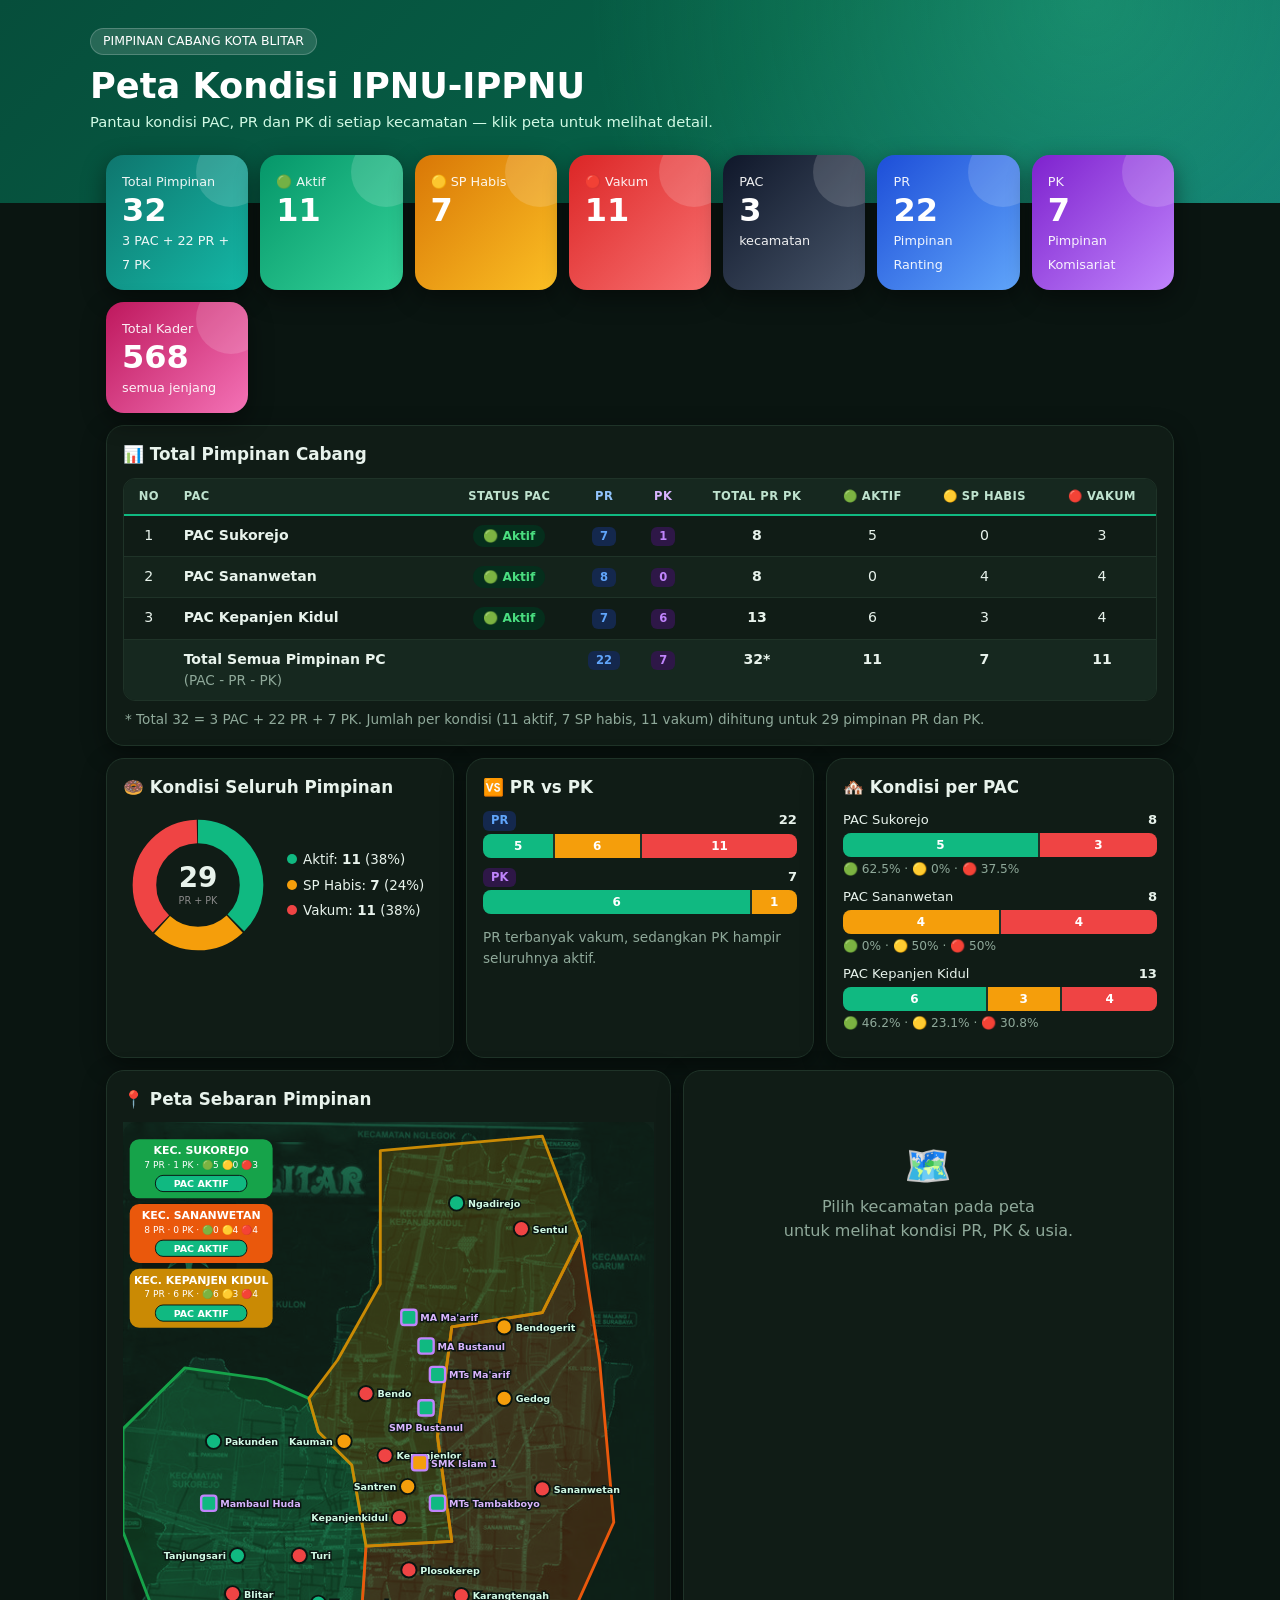
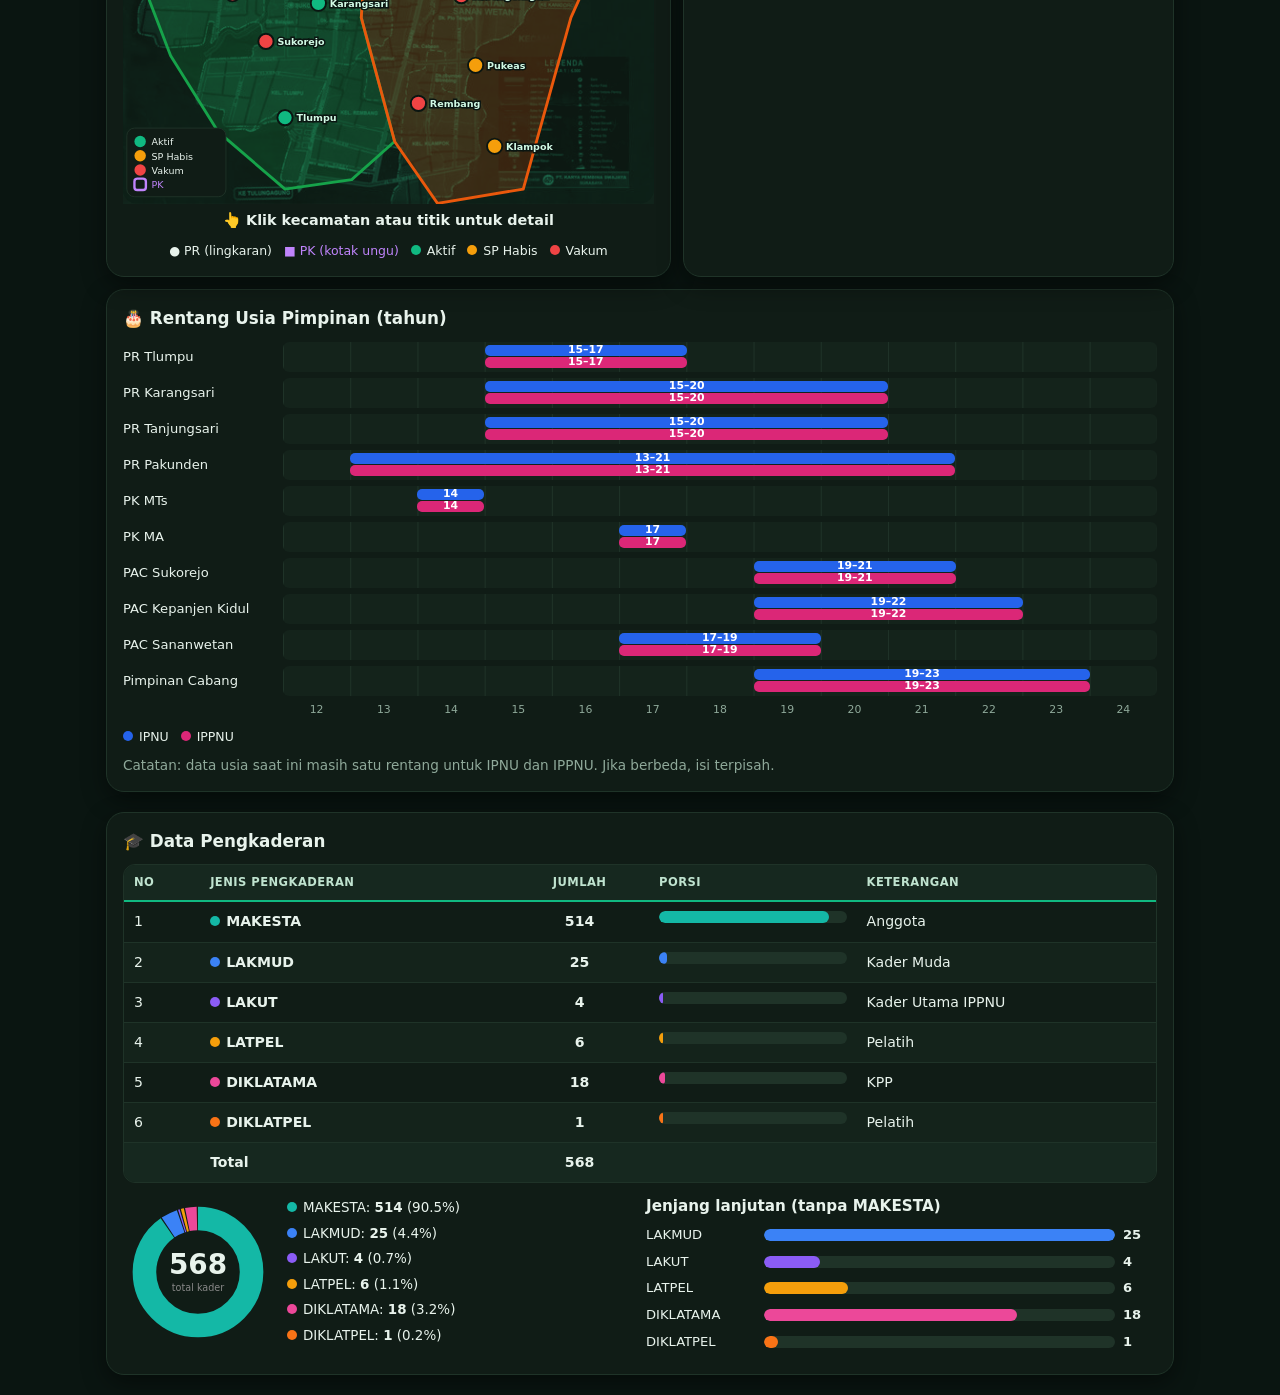
==== commit 4cc635b4: "Update Peta Kondisi IPNU-IPPNU Kota Blitar (4).html" ====
--- a/Peta Kondisi IPNU-IPPNU Kota Blitar (4).html
+++ b/Peta Kondisi IPNU-IPPNU Kota Blitar (4).html
@@ -1,1190 +1,155 @@
 <!DOCTYPE html>
-<html lang="id">
-<head>
-<meta charset="utf-8">
+<html lang="id"><head><meta charset="utf-8">
 <meta name="viewport" content="width=device-width, initial-scale=1, viewport-fit=cover">
 <title>Peta Kondisi IPNU-IPPNU Kota Blitar</title>
+<style>
+:root{box-sizing:border-box;padding-top:env(safe-area-inset-top,0px);padding-bottom:env(safe-area-inset-bottom,0px);
+color-scheme:dark;--bg:#0a1511;--card:#101c16;--tx:#e8f3ec;--mut:#8fa99a;--bd:#1f3328;--soft:#14231b;--gb:#052e1c;--yb:#3a2a05;--rb:#3b0d0d;--sh:0 8px 24px rgba(0,0,0,.45);--pr:#60a5fa;--pk:#c084fc;--prb:#14284d;--pkb:#2e1747}
+html{scroll-padding-top:env(safe-area-inset-top,0px)}*{box-sizing:border-box}
+body{margin:0;background:var(--bg);color:var(--tx);font-family:system-ui,-apple-system,"Segoe UI",Roboto,sans-serif;line-height:1.5}
+.hero{background:radial-gradient(circle at 85% 0,#34d39955,transparent 45%),linear-gradient(135deg,#064e3b,#065f46 55%,#0f766e);color:#fff;padding:28px 16px 70px}
+.w{max-width:1100px;margin:0 auto;padding:0 16px}.hero .w{padding:0}.up{margin-top:-48px}
+.tag{display:inline-block;background:#ffffff22;color:#fff;border:1px solid #ffffff33;padding:3px 12px;border-radius:99px;font-size:.78rem}
+h1{font-size:clamp(1.5rem,4vw,2.2rem);margin:10px 0 4px;line-height:1.2}.hero p{margin:0;color:#d1fae5;font-size:.92rem}
+h2{font-size:1.05rem;margin:0 0 10px}h3{font-size:.95rem;margin:0}.sub{color:var(--mut);font-size:.85rem}
+.grid{display:grid;gap:12px}.stats{grid-template-columns:repeat(auto-fit,minmax(130px,1fr))}
+.card{background:var(--card);border:1px solid var(--bd);border-radius:18px;padding:16px;box-shadow:var(--sh);min-width:0}
+.st{position:relative;overflow:hidden;color:#fff;border:0;padding:14px 16px}.st b{display:block;font-size:2rem;line-height:1.1}.st span{font-size:.8rem;opacity:.92}
+.st:after{content:"";position:absolute;right:-18px;top:-18px;width:70px;height:70px;border-radius:50%;background:#ffffff26}
+.c0{background:linear-gradient(135deg,#0f766e,#14b8a6)}.c1{background:linear-gradient(135deg,#059669,#34d399)}.c2{background:linear-gradient(135deg,#d97706,#fbbf24)}.c3{background:linear-gradient(135deg,#dc2626,#f87171)}
+.cpr{background:linear-gradient(135deg,#1d4ed8,#60a5fa)}.cpk{background:linear-gradient(135deg,#7e22ce,#c084fc)}.cpac{background:linear-gradient(135deg,#0f172a,#475569)}
+.tw{overflow-x:auto}table{width:100%;border-collapse:collapse;font-size:.88rem}
+th,td{text-align:left;padding:9px 10px;border-bottom:1px solid var(--bd);vertical-align:top}
+table{border-collapse:separate;border-spacing:0}th{background:#16281f;color:#bfe3cf;font-weight:700;font-size:.72rem;letter-spacing:.04em;text-transform:uppercase;white-space:nowrap;border-bottom:2px solid #10b981}th:first-child{border-top-left-radius:10px}th:last-child{border-top-right-radius:10px}tbody tr:nth-child(even){background:var(--soft)}.tw{border:1px solid var(--bd);border-radius:12px}
+td.n,th.n{text-align:center}tbody tr.cl{cursor:pointer}tbody tr.cl:hover{background:var(--soft)}
+th.hpr{color:#93c5fd!important}th.hpk{color:#d8b4fe!important}
+tfoot td{font-weight:800;background:#16281f;color:#e8f3ec;border:0}.mx td{text-align:center}.mx td.z{color:var(--mut)}.chip{display:inline-block;margin:2px 4px 2px 0;padding:2px 9px;border-radius:99px;font-size:.78rem;font-weight:600}
+.b{display:inline-block;padding:2px 10px;border-radius:99px;font-size:.76rem;font-weight:600;white-space:nowrap}
+.b.a{background:#052e1c;color:#4ade80}.b.s{background:#3a2a05;color:#fbbf24}.b.v{background:#3b0d0d;color:#f87171}
+.t{display:inline-block;padding:1px 8px;border-radius:6px;font-size:.72rem;font-weight:700}.t.pr{background:var(--prb);color:var(--pr)}.t.pk{background:var(--pkb);color:var(--pk)}
+.cols{grid-template-columns:repeat(auto-fit,minmax(270px,1fr));margin-top:12px}
+.donut{display:flex;align-items:center;gap:14px;flex-wrap:wrap}.donut svg{width:150px;flex:none}
+.lg{font-size:.84rem;line-height:1.9}.dot{display:inline-block;width:10px;height:10px;border-radius:50%;margin-right:6px}
+.sb{margin:9px 0}.sb .l{display:flex;justify-content:space-between;font-size:.82rem;margin-bottom:3px}
+.sbar{display:flex;height:24px;border-radius:8px;overflow:hidden;gap:2px;background:var(--bd)}.sbar i{display:flex;align-items:center;justify-content:center;color:#fff;font-size:.75rem;font-style:normal;font-weight:700}
+.main{grid-template-columns:minmax(0,1fr);margin-top:12px}@media(min-width:860px){.main{grid-template-columns:minmax(0,1.15fr) minmax(0,1fr)}}
+#map{width:100%;height:auto;display:block}
+.reg{cursor:pointer;fill-opacity:.2;stroke-width:3;stroke-linejoin:round;transition:.2s}.reg:hover{fill-opacity:.32}.reg.dim{opacity:.4}.nl{pointer-events:none;fill:#d1fae5;font-size:10px;font-weight:700;paint-order:stroke;stroke:#0a1511;stroke-width:3px}
+.rl{pointer-events:none;fill:#fff;font-weight:800;font-size:14px;text-anchor:middle;paint-order:stroke;stroke:#0004;stroke-width:3px}
+.nd{stroke:#0a1511;stroke-width:2;cursor:pointer;transition:.15s}.nd:hover{stroke-width:4;transform-box:fill-box;transform-origin:center;transform:scale(1.35)}
+.mlegend{display:flex;flex-wrap:wrap;gap:4px 12px;font-size:.78rem;margin-top:6px;justify-content:center}
+#tip{min-height:26px;text-align:center;font-weight:600;font-size:.9rem;margin-top:6px}
+.kv{display:grid;grid-template-columns:repeat(auto-fit,minmax(135px,1fr));gap:8px;margin:12px 0}
+.kv div{background:var(--soft);border-radius:12px;padding:8px 11px;font-size:.86rem;font-weight:600}.kv small{display:block;color:var(--mut);font-weight:400;font-size:.74rem}
+.tabs{display:flex;gap:6px;flex-wrap:wrap;margin:12px 0 6px}.tabs button{border:1px solid var(--bd);background:var(--soft);color:var(--tx);padding:6px 14px;border-radius:99px;cursor:pointer;font-size:.82rem;font-family:inherit}
+.tabs button.on{background:linear-gradient(135deg,#059669,#0d9488);color:#fff;border-color:transparent}
+.sec{border-radius:14px;padding:10px 12px;margin-top:10px;border:1px solid var(--bd);border-left:5px solid}.sec.pr{border-left-color:var(--pr)}.sec.pk{border-left-color:var(--pk)}
+.sh{display:flex;justify-content:space-between;align-items:center;gap:8px;flex-wrap:wrap}
+.empty{text-align:center;padding:50px 10px;color:var(--mut)}.empty big{font-size:2.4rem;display:block}
+.ag{display:grid;grid-template-columns:150px 1fr;gap:6px 10px;align-items:center;font-size:.82rem}
+.ag .tr{position:relative;height:30px;background:var(--soft);border-radius:6px;background-image:linear-gradient(90deg,var(--bd) 1px,transparent 1px);background-size:calc(100%/13) 100%}
+.ag .tr i{position:absolute;top:2px;bottom:2px;border-radius:5px;color:#fff;font-size:.68rem;font-style:normal;font-weight:700;display:flex;align-items:center;justify-content:center;white-space:nowrap}
+.ax{display:grid;grid-template-columns:repeat(13,1fr);font-size:.68rem;color:var(--mut);text-align:center}
+.ckd{background:linear-gradient(135deg,#be185d,#f472b6)}.kb{height:12px;border-radius:6px;background:var(--bd);overflow:hidden;min-width:90px}.kb i{display:block;height:100%;border-radius:6px}.kr{display:grid;grid-template-columns:110px 1fr 34px;gap:8px;align-items:center;font-size:.82rem;margin:7px 0}.tw{scrollbar-color:#2f5a45 #101c16}.c0{--ac:#7dd3fc}.c1{--ac:#34d399}.c2{--ac:#fbbf24}.c3{--ac:#f87171}.cpr{--ac:#60a5fa}.cpk{--ac:#c084fc}.cpac{--ac:#94a3b8}.ckd{--ac:#f472b6}.src{color:var(--mut);font-size:.74rem;margin:10px 0 0;border-top:1px solid var(--bd);padding-top:6px}select,input{background:var(--soft);color:var(--tx);border:1px solid var(--bd);border-radius:10px;padding:7px 10px;font-family:inherit;font-size:.85rem}@keyframes fi{from{opacity:0}}@keyframes pop{from{opacity:0;transform:scale(0)}}@keyframes up{from{opacity:0;transform:translateY(14px)}}@keyframes grow{from{transform:scaleX(0)}}@keyframes draw{from{stroke-dasharray:0 400}}@keyframes sl{from{opacity:0;transform:translateX(-24px)}}
+.nd{transform-box:fill-box;transform-origin:center}.rv{opacity:0;transform:translateY(18px);transition:opacity .7s ease,transform .7s ease}.rv.go{opacity:1;transform:none}
+.sbar i,.kb i,.ag .tr i{transform-origin:left}.rv:not(.go) :is(.sbar i,.kb i,.ag .tr i){transform:scaleX(0)}.rv.go :is(.sbar i,.kb i,.ag .tr i){animation:grow 1.1s cubic-bezier(.2,.8,.2,1) both}
+.rv:not(.go) .donut circle{stroke-dasharray:0 400}.rv.go .donut circle{animation:draw 1.3s ease both}#detail>*{animation:up .45s both}
+@media (prefers-reduced-motion:reduce){*{animation:none!important;transition:none!important}.rv{opacity:1;transform:none}.rv:not(.go) :is(.sbar i,.kb i,.ag .tr i){transform:none}}</style></head><body>
+<div class="hero"><div class="w"><span class="tag">PIMPINAN CABANG KOTA BLITAR</span><h1>Peta Kondisi IPNU-IPPNU</h1><p>Pantau kondisi PAC, PR dan PK di setiap kecamatan — klik peta untuk melihat detail.</p></div></div>
+<div class="w up">
+<div class="grid stats" id="stats"></div>
 
-<style>
-/* =====================================================
-   1. VARIABEL WARNA & RESET
-   ===================================================== */
-:root {
-  box-sizing: border-box;
-  padding-top: env(safe-area-inset-top, 0px);
-  padding-bottom: env(safe-area-inset-bottom, 0px);
-  color-scheme: dark;
+<div class="card" style="margin-top:12px"><h2>📊 Total Pimpinan Cabang</h2><div class="tw"><table id="sum"></table></div></div>
 
-  --bg:   #0a1511;   /* latar halaman */
-  --card: #101c16;   /* latar kartu */
-  --soft: #14231b;   /* latar lembut / baris genap */
-  --tx:   #e8f3ec;   /* teks utama */
-  --mut:  #8fa99a;   /* teks redup */
-  --bd:   #1f3328;   /* garis */
-  --sh:   0 8px 24px rgba(0,0,0,.45);
-
-  --gb: #052e1c;  --yb: #3a2a05;  --rb: #3b0d0d;   /* latar badge aktif/sp/vakum */
-  --pr: #60a5fa;  --prb: #14284d;                  /* PR (biru) */
-  --pk: #c084fc;  --pkb: #2e1747;                  /* PK (ungu) */
-}
-html { scroll-padding-top: env(safe-area-inset-top, 0px); }
-* { box-sizing: border-box; }
-body {
-  margin: 0;
-  background: var(--bg);
-  color: var(--tx);
-  font-family: system-ui, -apple-system, "Segoe UI", Roboto, sans-serif;
-  line-height: 1.5;
-}
-
-/* =====================================================
-   2. LAYOUT DASAR & TIPOGRAFI
-   ===================================================== */
-.hero {
-  background:
-    radial-gradient(circle at 85% 0, #34d39955, transparent 45%),
-    linear-gradient(135deg, #064e3b, #065f46 55%, #0f766e);
-  color: #fff;
-  padding: 28px 16px 70px;
-}
-.hero p  { margin: 0; color: #d1fae5; font-size: .92rem; }
-.hero .w { padding: 0; }
-.w  { max-width: 1100px; margin: 0 auto; padding: 0 16px; }
-.up { margin-top: -48px; }
-
-.tag {
-  display: inline-block;
-  background: #ffffff22;
-  color: #fff;
-  border: 1px solid #ffffff33;
-  padding: 3px 12px;
-  border-radius: 99px;
-  font-size: .78rem;
-}
-h1 { font-size: clamp(1.5rem, 4vw, 2.2rem); margin: 10px 0 4px; line-height: 1.2; }
-h2 { font-size: 1.05rem; margin: 0 0 10px; }
-h3 { font-size: .95rem; margin: 0; }
-.sub { color: var(--mut); font-size: .85rem; }
-
-.grid  { display: grid; gap: 12px; }
-.stats { grid-template-columns: repeat(auto-fit, minmax(130px, 1fr)); }
-.cols  { grid-template-columns: repeat(auto-fit, minmax(270px, 1fr)); margin-top: 12px; }
-.main  { grid-template-columns: minmax(0, 1fr); margin-top: 12px; }
-@media (min-width: 860px) {
-  .main { grid-template-columns: minmax(0, 1.15fr) minmax(0, 1fr); }
-}
-
-/* =====================================================
-   3. KARTU & KARTU STATISTIK
-   ===================================================== */
-.card {
-  background: var(--card);
-  border: 1px solid var(--bd);
-  border-radius: 18px;
-  padding: 16px;
-  box-shadow: var(--sh);
-  min-width: 0;
-}
-.st {
-  position: relative;
-  overflow: hidden;
-  color: #fff;
-  border: 0;
-  padding: 14px 16px;
-}
-.st b    { display: block; font-size: 2rem; line-height: 1.1; }
-.st span { font-size: .8rem; opacity: .92; }
-.st:after {
-  content: "";
-  position: absolute;
-  right: -18px; top: -18px;
-  width: 70px; height: 70px;
-  border-radius: 50%;
-  background: #ffffff26;
-}
-
-/* warna kartu statistik */
-.c0   { background: linear-gradient(135deg, #0f766e, #14b8a6); --ac: #7dd3fc; }
-.c1   { background: linear-gradient(135deg, #059669, #34d399); --ac: #34d399; }
-.c2   { background: linear-gradient(135deg, #d97706, #fbbf24); --ac: #fbbf24; }
-.c3   { background: linear-gradient(135deg, #dc2626, #f87171); --ac: #f87171; }
-.cpr  { background: linear-gradient(135deg, #1d4ed8, #60a5fa); --ac: #60a5fa; }
-.cpk  { background: linear-gradient(135deg, #7e22ce, #c084fc); --ac: #c084fc; }
-.cpac { background: linear-gradient(135deg, #0f172a, #475569); --ac: #94a3b8; }
-.ckd  { background: linear-gradient(135deg, #be185d, #f472b6); --ac: #f472b6; }
-
-/* =====================================================
-   4. TABEL
-   ===================================================== */
-.tw {
-  overflow-x: auto;
-  border: 1px solid var(--bd);
-  border-radius: 12px;
-  scrollbar-color: #2f5a45 #101c16;
-}
-table {
-  width: 100%;
-  font-size: .88rem;
-  border-collapse: separate;
-  border-spacing: 0;
-}
-th, td {
-  text-align: left;
-  padding: 9px 10px;
-  border-bottom: 1px solid var(--bd);
-  vertical-align: top;
-}
-th {
-  background: #16281f;
-  color: #bfe3cf;
-  font-weight: 700;
-  font-size: .72rem;
-  letter-spacing: .04em;
-  text-transform: uppercase;
-  white-space: nowrap;
-  border-bottom: 2px solid #10b981;
-}
-th:first-child { border-top-left-radius: 10px; }
-th:last-child  { border-top-right-radius: 10px; }
-th.hpr { color: #93c5fd !important; }
-th.hpk { color: #d8b4fe !important; }
-td.n, th.n { text-align: center; }
-tbody tr:nth-child(even) { background: var(--soft); }
-tbody tr.cl       { cursor: pointer; }
-tbody tr.cl:hover { background: var(--soft); }
-tfoot td { font-weight: 800; background: #16281f; color: var(--tx); border: 0; }
-
-/* tabel ringkasan usia */
-.mx td   { text-align: center; }
-.mx td.z { color: var(--mut); }
-
-/* =====================================================
-   5. BADGE, TAG, CHIP, BAR
-   ===================================================== */
-.chip {
-  display: inline-block;
-  margin: 2px 4px 2px 0;
-  padding: 2px 9px;
-  border-radius: 99px;
-  font-size: .78rem;
-  font-weight: 600;
-}
-.b {
-  display: inline-block;
-  padding: 2px 10px;
-  border-radius: 99px;
-  font-size: .76rem;
-  font-weight: 600;
-  white-space: nowrap;
-}
-.b.a { background: #052e1c; color: #4ade80; }   /* aktif */
-.b.s { background: #3a2a05; color: #fbbf24; }   /* SP habis */
-.b.v { background: #3b0d0d; color: #f87171; }   /* vakum */
-
-.t {
-  display: inline-block;
-  padding: 1px 8px;
-  border-radius: 6px;
-  font-size: .72rem;
-  font-weight: 700;
-}
-.t.pr { background: var(--prb); color: var(--pr); }
-.t.pk { background: var(--pkb); color: var(--pk); }
-
-.dot {
-  display: inline-block;
-  width: 10px; height: 10px;
-  border-radius: 50%;
-  margin-right: 6px;
-}
-
-/* bar bertumpuk (aktif / sp / vakum) */
-.sb   { margin: 9px 0; }
-.sb .l { display: flex; justify-content: space-between; font-size: .82rem; margin-bottom: 3px; }
-.sbar {
-  display: flex;
-  height: 24px;
-  border-radius: 8px;
-  overflow: hidden;
-  gap: 2px;
-  background: var(--bd);
-}
-.sbar i {
-  display: flex;
-  align-items: center;
-  justify-content: center;
-  color: #fff;
-  font-size: .75rem;
-  font-style: normal;
-  font-weight: 700;
-}
-
-/* bar progres kecil */
-.kb { height: 12px; border-radius: 6px; background: var(--bd); overflow: hidden; min-width: 90px; }
-.kb i { display: block; height: 100%; border-radius: 6px; }
-.kr {
-  display: grid;
-  grid-template-columns: 110px 1fr 34px;
-  gap: 8px;
-  align-items: center;
-  font-size: .82rem;
-  margin: 7px 0;
-}
-
-/* =====================================================
-   6. DONUT & LEGENDA
-   ===================================================== */
-.donut { display: flex; align-items: center; gap: 14px; flex-wrap: wrap; }
-.donut svg { width: 150px; flex: none; }
-.lg { font-size: .84rem; line-height: 1.9; }
-
-/* =====================================================
-   7. PETA
-   ===================================================== */
-#map { width: 100%; height: auto; display: block; }
-#tip { min-height: 26px; text-align: center; font-weight: 600; font-size: .9rem; margin-top: 6px; }
-
-.reg { cursor: pointer; fill-opacity: .2; stroke-width: 3; stroke-linejoin: round; transition: .2s; }
-.reg:hover { fill-opacity: .32; }
-.reg.dim   { opacity: .4; }
-
-.nl {                       /* label nama titik */
-  pointer-events: none;
-  fill: #d1fae5;
-  font-size: 10px;
-  font-weight: 700;
-  paint-order: stroke;
-  stroke: #0a1511;
-  stroke-width: 3px;
-}
-.rl {                       /* label kecamatan */
-  pointer-events: none;
-  fill: #fff;
-  font-weight: 800;
-  font-size: 14px;
-  text-anchor: middle;
-  paint-order: stroke;
-  stroke: #0004;
-  stroke-width: 3px;
-}
-.nd { stroke: #0a1511; stroke-width: 2; cursor: pointer; transition: .15s; transform-box: fill-box; transform-origin: center; }
-.nd:hover { stroke-width: 4; transform: scale(1.35); }
-
-.mlegend {
-  display: flex;
-  flex-wrap: wrap;
-  gap: 4px 12px;
-  font-size: .78rem;
-  margin-top: 6px;
-  justify-content: center;
-}
-
-/* =====================================================
-   8. PANEL DETAIL KECAMATAN
-   ===================================================== */
-.kv {
-  display: grid;
-  grid-template-columns: repeat(auto-fit, minmax(135px, 1fr));
-  gap: 8px;
-  margin: 12px 0;
-}
-.kv div   { background: var(--soft); border-radius: 12px; padding: 8px 11px; font-size: .86rem; font-weight: 600; }
-.kv small { display: block; color: var(--mut); font-weight: 400; font-size: .74rem; }
-
-.tabs { display: flex; gap: 6px; flex-wrap: wrap; margin: 12px 0 6px; }
-.tabs button {
-  border: 1px solid var(--bd);
-  background: var(--soft);
-  color: var(--tx);
-  padding: 6px 14px;
-  border-radius: 99px;
-  cursor: pointer;
-  font-size: .82rem;
-  font-family: inherit;
-}
-.tabs button.on {
-  background: linear-gradient(135deg, #059669, #0d9488);
-  color: #fff;
-  border-color: transparent;
-}
-
-.sec { border-radius: 14px; padding: 10px 12px; margin-top: 10px; border: 1px solid var(--bd); border-left: 5px solid; }
-.sec.pr { border-left-color: var(--pr); }
-.sec.pk { border-left-color: var(--pk); }
-.sh { display: flex; justify-content: space-between; align-items: center; gap: 8px; flex-wrap: wrap; }
-
-.empty { text-align: center; padding: 50px 10px; color: var(--mut); }
-.empty big { font-size: 2.4rem; display: block; }
-
-/* =====================================================
-   9. STATISTIK USIA
-   ===================================================== */
-.ag {
-  display: grid;
-  grid-template-columns: 150px 1fr;
-  gap: 6px 10px;
-  align-items: center;
-  font-size: .82rem;
-}
-.ag .tr {
-  position: relative;
-  height: 30px;
-  background: var(--soft);
-  border-radius: 6px;
-  background-image: linear-gradient(90deg, var(--bd) 1px, transparent 1px);
-  background-size: calc(100% / 13) 100%;
-}
-.ag .tr i {
-  position: absolute;
-  top: 2px; bottom: 2px;
-  border-radius: 5px;
-  color: #fff;
-  font-size: .68rem;
-  font-style: normal;
-  font-weight: 700;
-  display: flex;
-  align-items: center;
-  justify-content: center;
-  white-space: nowrap;
-}
-.ax { display: grid; grid-template-columns: repeat(13, 1fr); font-size: .68rem; color: var(--mut); text-align: center; }
-
-/* =====================================================
-   10. FORM, CATATAN SUMBER
-   ===================================================== */
-.src { color: var(--mut); font-size: .74rem; margin: 10px 0 0; border-top: 1px solid var(--bd); padding-top: 6px; }
-select, input {
-  background: var(--soft);
-  color: var(--tx);
-  border: 1px solid var(--bd);
-  border-radius: 10px;
-  padding: 7px 10px;
-  font-family: inherit;
-  font-size: .85rem;
-}
-
-/* =====================================================
-   11. ANIMASI
-   ===================================================== */
-@keyframes fi   { from { opacity: 0; } }
-@keyframes pop  { from { opacity: 0; transform: scale(0); } }
-@keyframes up   { from { opacity: 0; transform: translateY(14px); } }
-@keyframes grow { from { transform: scaleX(0); } }
-@keyframes draw { from { stroke-dasharray: 0 400; } }
-@keyframes sl   { from { opacity: 0; transform: translateX(-24px); } }
-
-/* kartu muncul saat di-scroll (.rv -> .rv.go) */
-.rv { opacity: 0; transform: translateY(18px); transition: opacity .7s ease, transform .7s ease; }
-.rv.go { opacity: 1; transform: none; }
-
-/* bar tumbuh dari kiri */
-.sbar i, .kb i, .ag .tr i { transform-origin: left; }
-.rv:not(.go) :is(.sbar i, .kb i, .ag .tr i) { transform: scaleX(0); }
-.rv.go :is(.sbar i, .kb i, .ag .tr i) { animation: grow 1.1s cubic-bezier(.2,.8,.2,1) both; }
-
-/* donut digambar bertahap */
-.rv:not(.go) .donut circle { stroke-dasharray: 0 400; }
-.rv.go .donut circle { animation: draw 1.3s ease both; }
-
-#detail > * { animation: up .45s both; }
-
-@media (prefers-reduced-motion: reduce) {
-  * { animation: none !important; transition: none !important; }
-  .rv { opacity: 1; transform: none; }
-  .rv:not(.go) :is(.sbar i, .kb i, .ag .tr i) { transform: none; }
-}
-</style>
-</head>
-
-<body>
-
-<!-- =====================================================
-     HTML: KERANGKA HALAMAN (isi diisi oleh JavaScript)
-     ===================================================== -->
-<div class="hero">
-  <div class="w">
-    <span class="tag">PIMPINAN CABANG KOTA BLITAR</span>
-    <h1>Peta Kondisi IPNU-IPPNU</h1>
-    <p>Pantau kondisi PAC, PR dan PK di setiap kecamatan — klik peta untuk melihat detail.</p>
-  </div>
+<div class="grid cols">
+<div class="card"><h2>🍩 Kondisi Seluruh Pimpinan</h2><div class="donut" id="donut"></div></div>
+<div class="card"><h2>🆚 PR vs PK</h2><div id="prpk"></div></div>
+<div class="card"><h2>🏘️ Kondisi per PAC</h2><div id="perpac"></div></div>
 </div>
 
-<div class="w up">
+<div class="grid main">
+<div class="card"><h2>📍 Peta Sebaran Pimpinan</h2><svg viewBox="0 0 557 715" id="map" role="img" aria-label="Peta Kota Blitar"></svg>
+<div id="tip">👆 Klik kecamatan atau titik untuk detail</div>
+<div class="mlegend"><span>● PR (lingkaran)</span><span style="color:var(--pk)">■ PK (kotak ungu)</span><span><span class="dot" style="background:#10b981"></span>Aktif</span><span><span class="dot" style="background:#f59e0b"></span>SP Habis</span><span><span class="dot" style="background:#ef4444"></span>Vakum</span></div></div>
+<div class="card" id="detail"><div class="empty"><big>🗺️</big>Pilih kecamatan pada peta<br>untuk melihat kondisi PR, PK &amp; usia.</div></div></div>
 
-  <!-- Kartu statistik ringkas -->
-  <div class="grid stats" id="stats"></div>
-
-  <!-- Tabel total pimpinan cabang -->
-  <div class="card" style="margin-top:12px">
-    <h2>📊 Total Pimpinan Cabang</h2>
-    <div class="tw"><table id="sum"></table></div>
-  </div>
-
-  <!-- Tiga grafik ringkas -->
-  <div class="grid cols">
-    <div class="card"><h2>🍩 Kondisi Seluruh Pimpinan</h2><div class="donut" id="donut"></div></div>
-    <div class="card"><h2>🆚 PR vs PK</h2><div id="prpk"></div></div>
-    <div class="card"><h2>🏘️ Kondisi per PAC</h2><div id="perpac"></div></div>
-  </div>
-
-  <!-- Peta + detail -->
-  <div class="grid main">
-    <div class="card">
-      <h2>📍 Peta Sebaran Pimpinan</h2>
-      <svg viewBox="0 0 557 715" id="map" role="img" aria-label="Peta Kota Blitar"></svg>
-      <div id="tip">👆 Klik kecamatan atau titik untuk detail</div>
-      <div class="mlegend">
-        <span>● PR (lingkaran)</span>
-        <span style="color:var(--pk)">■ PK (kotak ungu)</span>
-        <span><span class="dot" style="background:#10b981"></span>Aktif</span>
-        <span><span class="dot" style="background:#f59e0b"></span>SP Habis</span>
-        <span><span class="dot" style="background:#ef4444"></span>Vakum</span>
-      </div>
-    </div>
-
-    <div class="card" id="detail">
-      <div class="empty"><big>🗺️</big>Pilih kecamatan pada peta<br>untuk melihat kondisi PR, PK &amp; usia.</div>
-    </div>
-  </div>
-
-  <!-- Statistik usia -->
-  <div class="card" style="margin:12px 0 20px">
-    <h2>🎂 Statistik Usia Pimpinan</h2>
-    <div class="grid stats" id="ak" style="margin-bottom:14px"></div>
-
-    <div class="grid cols" style="grid-template-columns:repeat(auto-fit,minmax(340px,1fr))">
-      <div>
-        <h3>Rentang usia tiap pimpinan (tahun)</h3>
-        <div class="ag" id="age" style="margin-top:8px"></div>
-        <div class="mlegend" style="justify-content:flex-start;margin-top:10px">
-          <span><span class="dot" style="background:#2563eb"></span>IPNU</span>
-          <span><span class="dot" style="background:#db2777"></span>IPPNU</span>
-        </div>
-      </div>
-      <div>
-        <h3>Persentase pimpinan yang mencakup tiap usia</h3>
-        <div id="ah" style="margin-top:8px"></div>
-      </div>
-    </div>
-
-    <div class="grid cols" style="grid-template-columns:repeat(auto-fit,minmax(340px,1fr));margin-top:16px">
-      <div>
-        <h3>Ringkasan per tingkat</h3>
-        <div class="tw" style="margin-top:8px"><table id="at"></table></div>
-      </div>
-      <div>
-        <h3>Sebaran menurut kelompok usia</h3>
-        <div class="donut" id="ad" style="margin-top:8px"></div>
-      </div>
-    </div>
-
-    <p class="sub" style="margin:12px 0 0">Catatan: data usia saat ini masih satu rentang untuk IPNU dan IPPNU, jadi keduanya sama.</p>
-  </div>
-
-  <!-- Data pengkaderan -->
-  <div class="card" style="margin:0 0 20px">
-    <h2>🎓 Data Pengkaderan</h2>
-    <div class="tw"><table id="kt"></table></div>
-    <div class="grid cols" style="grid-template-columns:repeat(auto-fit,minmax(320px,1fr));margin-top:12px">
-      <div><div class="donut" id="kd"></div></div>
-      <div>
-        <h3 style="margin-bottom:6px">Jenjang lanjutan (tanpa MAKESTA)</h3>
-        <div id="kb"></div>
-      </div>
-    </div>
-  </div>
-
+<div class="card" style="margin:12px 0 20px"><h2>🎂 Rentang Usia Pimpinan (tahun)</h2><div class="ag" id="age"></div>
+<div class="mlegend" style="justify-content:flex-start;margin-top:10px"><span><span class="dot" style="background:#2563eb"></span>IPNU</span><span><span class="dot" style="background:#db2777"></span>IPPNU</span></div><p class="sub" style="margin:8px 0 0">Catatan: data usia saat ini masih satu rentang untuk IPNU dan IPPNU. Jika berbeda, isi terpisah.</p></div>
+<div class="card" style="margin:0 0 20px"><h2>🎓 Data Pengkaderan</h2>
+<div class="tw"><table id="kt"></table></div><div class="grid cols" style="grid-template-columns:repeat(auto-fit,minmax(320px,1fr));margin-top:12px">
+<div><div class="donut" id="kd"></div></div>
+<div><h3 style="margin-bottom:6px">Jenjang lanjutan (tanpa MAKESTA)</h3><div id="kb"></div></div></div></div>
 </div>
-
 <script>
-/* =====================================================
-   GAMBAR LATAR PETA (base64 JPEG)
-   -> Tempel string base64 asli di sini. Ini satu-satunya
-      baris panjang; sisanya aman diedit.
-   ===================================================== */
-const IMG = "PASTE_BASE64_GAMBAR_PETA_DI_SINI";
-
-
-/* =====================================================
-   1. DATA  (EDIT DATA DI BAGIAN INI)
-   ===================================================== */
-
-/* 1a. Rentang usia tiap pimpinan: [nama, usiaMin, usiaMax, warna] */
-const A = [
-  ["PR Tlumpu",          15, 17, "#2563eb"],
-  ["PR Karangsari",      15, 20, "#2563eb"],
-  ["PR Tanjungsari",     15, 20, "#2563eb"],
-  ["PR Pakunden",        13, 21, "#2563eb"],
-  ["PK MTs",             14, 14, "#9333ea"],
-  ["PK MA",              17, 17, "#9333ea"],
-  ["PAC Sukorejo",       19, 21, "#0d9488"],
-  ["PAC Kepanjen Kidul", 19, 22, "#0d9488"],
-  ["PAC Sananwetan",     17, 19, "#0d9488"],
-  ["Pimpinan Cabang",    19, 23, "#334155"]
-];
-
-/* 1b. Data per kecamatan
-   Kondisi: a = Aktif, s = SP Habis, v = Vakum
-   PR : [nama, kondisi, x, y]
-   PK : [nama, kondisi, x, y, namaSingkatDiPeta]
-   (x,y = posisi titik pada peta 557 x 715)                        */
-const D = {
-  sukorejo: {
-    nama: "Sukorejo",
-    usia: "19–21 tahun",
-    pac: {
-      kondisi: "a", ketua: "Ridho Mayar", ketri: "Devy Putri", masa: "2026–2027",
-      sp: "Ada", adm: "Lengkap", keg: "Aktif",
-      spHabis: "-", konfer: "-", masalah: "-", butuh: "-"
-    },
-    PR: [
-      ["Tanjungsari", "a", 120, 455],
-      ["Karangsari",  "a", 205, 505],
-      ["Tlumpu",      "a", 170, 625],
-      ["Pakunden",    "a",  95, 335],
-      ["Sukorejo",    "v", 150, 545],
-      ["Blitar",      "v", 115, 495],
-      ["Turi",        "v", 185, 455]
-    ],
-    PK: [
-      ["Mambaul Huda", "a", 90, 400, "Mambaul Huda"]
-    ]
-  },
-
-  sananwetan: {
-    nama: "Sananwetan",
-    usia: "17–19 tahun",
-    pac: {
-      kondisi: "a", ketua: "Ilham", ketri: "Azizah", masa: "2026–2027",
-      sp: "Ada", adm: "Tidak ada", keg: "Tidak ada",
-      spHabis: "-", konfer: "-", masalah: "Tidak ada pengurus", butuh: "Regenerasi"
-    },
-    PR: [
-      ["Sananwetan",  "v", 440, 385],
-      ["Klampok",     "s", 390, 655],
-      ["Gedog",       "s", 400, 290],
-      ["Rembang",     "v", 310, 610],
-      ["Karangtengah","v", 355, 497],
-      ["Plosokerep",  "v", 300, 470],
-      ["Bendogerit",  "s", 400, 215],
-      ["Pukeas",      "s", 370, 570]
-    ],
-    PK: []
-  },
-
-  kepanjenkidul: {
-    nama: "Kepanjen Kidul",
-    usia: "19–22 tahun",
-    pac: {
-      kondisi: "a", ketua: "Mahda", ketri: "Sofi", masa: "2024–2026",
-      sp: "Ada", adm: "Sebagian", keg: "Jarang",
-      spHabis: "November 2026", konfer: "Desember 2026",
-      masalah: "Administrasi", butuh: "Pendampingan"
-    },
-    PR: [
-      ["Kepanjenkidul", "v", 290, 415],
-      ["Kauman",        "s", 232, 335],
-      ["Santren",       "s", 300, 380],
-      ["Ngadirejo",     "a", 350,  85],
-      ["Sentul",        "v", 418, 112],
-      ["Bendo",         "v", 255, 285],
-      ["Kepanjenlor",   "v", 275, 350]
-    ],
-    PK: [
-      ["MA Bustanul Muta'alimin",  "a", 318, 235, "MA Bustanul"],
-      ["SMP Bustanul Muta'alimin", "a", 318, 300, "SMP Bustanul"],
-      ["MTs Ma'arif NU",           "a", 330, 265, "MTs Ma'arif"],
-      ["MA Ma'arif NU",            "a", 300, 205, "MA Ma'arif"],
-      ["SMK Islam 1 Blitar",       "s", 310, 360, "SMK Islam 1"],
-      ["MTs Ma'arif NU Tambakboyo","a", 330, 400, "MTs Tambakboyo"]
-    ]
-  }
-};
-
-/* 1c. Data pengkaderan: [jenis, jumlah, keterangan, warna] */
-const K = [
-  ["MAKESTA",   514, "Anggota",           "#14b8a6"],
-  ["LAKMUD",     25, "Kader Muda",        "#3b82f6"],
-  ["LAKUT",       4, "Kader Utama IPPNU", "#8b5cf6"],
-  ["LATPEL",      6, "Pelatih",           "#f59e0b"],
-  ["DIKLATAMA",  18, "KPP",               "#ec4899"],
-  ["DIKLATPEL",   1, "Pelatih",           "#f97316"]
-];
-const KT = K.reduce((a, b) => a + b[1], 0);   // total kader
-
-/* 1d. Bentuk wilayah kecamatan pada peta (titik polygon) & warnanya */
-const P = {
-  sukorejo:      [[0,322],[65,258],[150,270],[195,290],[205,325],[240,360],[255,445],[250,520],[285,650],[240,690],[170,700],[100,640],[50,560],[0,430]],
-  kepanjenkidul: [[270,30],[440,15],[480,120],[440,200],[345,215],[330,330],[345,440],[255,445],[240,360],[205,325],[195,290],[225,250],[270,170]],
-  sananwetan:    [[440,200],[480,120],[500,250],[515,420],[470,520],[420,700],[330,715],[285,650],[250,520],[255,445],[345,440],[330,330],[345,215]]
-};
-const COL = { sukorejo: "#16a34a", kepanjenkidul: "#ca8a04", sananwetan: "#ea580c" };
-
-/* 1e. Label & warna kondisi */
-const L  = { a: "🟢 Aktif", s: "🟡 SP Habis", v: "🔴 Vakum" };
-const CL = { a: "#10b981",  s: "#f59e0b",     v: "#ef4444" };
-
-
-/* =====================================================
-   2. FUNGSI BANTU
-   ===================================================== */
-const ks = Object.keys(D);                                   // daftar kunci kecamatan
-const el = id => document.getElementById(id);
-
-/* badge kondisi */
-const badge = k => `<span class="b ${k}">${L[k]}</span>`;
-
-/* hitung jumlah per kondisi dari daftar [nama, kondisi, ...] */
-const cnt = list => {
-  const c = { a: 0, s: 0, v: 0 };
-  list.forEach(i => c[i[1]]++);
-  return c;
-};
-
-/* semua PR + PK pada satu kecamatan */
-const all = k => [...D[k].PR, ...D[k].PK];
-
-/* persentase 1 desimal */
-function pc2(a, b) { return Math.round(a / b * 1000) / 10; }
-
-/* usia suatu pimpinan (tipe "PR"/"PK", nama) -> teks, atau null */
-const usia = (t, n) => {
-  const f = A.find(a => a[0] == t + " " + n);
-  if (f) return f[1] == f[2] ? f[1] : f[1] + "–" + f[2];
-  return t == "PK" ? (/^MTs/.test(n) ? "14" : /^MA /.test(n) ? "17" : null) : null;
-};
-
-/* kumpulan total */
-const PRall = ks.flatMap(k => D[k].PR);
-const PKall = ks.flatMap(k => D[k].PK);
-const ALL   = [...PRall, ...PKall];
-const T     = cnt(ALL);
-const tot   = ALL.length;
-
-/* bar bertumpuk aktif/sp/vakum */
-const sbar = (c, n) =>
-  `<div class="sbar">${["a", "s", "v"].filter(k => c[k]).map(k =>
-    `<i style="width:${c[k] / n * 100}%;background:${CL[k]}">${c[k]}</i>`
-  ).join("")}</div>`;
-
-/* donut kecil untuk panel detail */
-function dn(c, n) {
-  let offset = 0, arcs = "";
-  ["a", "s", "v"].forEach(k => {
-    if (!c[k]) return;
-    const len = c[k] / n * 314.16;
-    arcs += `<circle r="50" cx="70" cy="70" fill="none" stroke="${CL[k]}" stroke-width="22" stroke-dasharray="${len - 1.5} 314.16" stroke-dashoffset="${-offset}" transform="rotate(-90 70 70)"/>`;
-    offset += len;
-  });
-  return `<svg viewBox="0 0 140 140" style="width:120px;flex:none">${arcs}<text x="70" y="76" text-anchor="middle" font-size="22" font-weight="800" fill="currentColor">${n}</text></svg>`;
-}
-
-
-/* =====================================================
-   3. KARTU STATISTIK ATAS
-   ===================================================== */
-el("stats").innerHTML = [
-  ["Total Pimpinan", tot + 3,        "3 PAC + 22 PR + 7 PK", "c0"],
-  ["🟢 Aktif",        T.a,            "",                     "c1"],
-  ["🟡 SP Habis",     T.s,            "",                     "c2"],
-  ["🔴 Vakum",        T.v,            "",                     "c3"],
-  ["PAC",            3,              "kecamatan",            "cpac"],
-  ["PR",             PRall.length,   "Pimpinan Ranting",     "cpr"],
-  ["PK",             PKall.length,   "Pimpinan Komisariat",  "cpk"],
-  ["Total Kader",    568,            "semua jenjang",        "ckd"]
-].map(s => `<div class="card st ${s[3]}"><span>${s[0]}</span><b>${s[1]}</b><span>${s[2]}</span></div>`).join("");
-
-
-/* =====================================================
-   4. TABEL TOTAL PIMPINAN CABANG
-   ===================================================== */
-el("sum").innerHTML = `
-<thead><tr>
-  <th class="n">No</th><th>PAC</th><th class="n">Status PAC</th>
-  <th class="n hpr">PR</th><th class="n hpk">PK</th><th class="n">Total PR PK</th>
-  <th class="n">🟢 Aktif</th><th class="n">🟡 SP Habis</th><th class="n">🔴 Vakum</th>
-</tr></thead>
-<tbody>` +
-ks.map((k, i) => {
-  const c = cnt(all(k));
-  return `<tr class="cl" onclick="show('${k}')">
-    <td class="n">${i + 1}</td>
-    <td><b>PAC ${D[k].nama}</b></td>
-    <td class="n">${badge(D[k].pac.kondisi)}</td>
-    <td class="n"><span class="t pr">${D[k].PR.length}</span></td>
-    <td class="n"><span class="t pk">${D[k].PK.length}</span></td>
-    <td class="n"><b>${all(k).length}</b></td>
-    <td class="n">${c.a}</td><td class="n">${c.s}</td><td class="n">${c.v}</td>
-  </tr>`;
-}).join("") +
-`</tbody>
-<tfoot><tr>
-  <td></td>
-  <td>Total Semua Pimpinan PC<br><span class="sub" style="font-weight:400">(PAC - PR - PK)</span></td>
-  <td></td>
-  <td class="n"><span class="t pr">${PRall.length}</span></td>
-  <td class="n"><span class="t pk">${PKall.length}</span></td>
-  <td class="n">${tot + 3}*</td>
-  <td class="n">${T.a}</td><td class="n">${T.s}</td><td class="n">${T.v}</td>
-</tr></tfoot>`;
-
-/* catatan di bawah tabel */
-el("sum").closest(".tw").insertAdjacentHTML("afterend",
-  '<p class="sub" style="margin:8px 2px 0">* Total 32 = 3 PAC + 22 PR + 7 PK. Jumlah per kondisi (11 aktif, 7 SP habis, 11 vakum) dihitung untuk 29 pimpinan PR dan PK.</p>');
-
-
-/* =====================================================
-   5. GRAFIK RINGKAS (donut, PR vs PK, per PAC)
-   ===================================================== */
-
-/* 5a. Donut kondisi seluruh pimpinan */
-(function () {
-  let offset = 0, arcs = "";
-  ["a", "s", "v"].forEach(k => {
-    const len = T[k] / tot * 314.16;
-    arcs += `<circle r="50" cx="70" cy="70" fill="none" stroke="${CL[k]}" stroke-width="22" stroke-dasharray="${len - 1.5} ${314.16 - len + 1.5}" stroke-dashoffset="${-offset}" transform="rotate(-90 70 70)"/>`;
-    offset += len;
-  });
-  el("donut").innerHTML = `
-    <svg viewBox="0 0 140 140">${arcs}
-      <text x="70" y="72" text-anchor="middle" font-size="26" font-weight="800" fill="currentColor">${tot}</text>
-      <text x="70" y="88" text-anchor="middle" font-size="9" fill="#888">PR + PK</text>
-    </svg>
-    <div class="lg">${["a", "s", "v"].map(k =>
-      `<div><span class="dot" style="background:${CL[k]}"></span>${L[k].slice(3)}: <b>${T[k]}</b> (${Math.round(T[k] / tot * 100)}%)</div>`
-    ).join("")}</div>`;
-})();
-
-/* 5b. PR vs PK */
-el("prpk").innerHTML =
-  [["PR", "pr", PRall], ["PK", "pk", PKall]].map(([nama, cls, list]) => `
-    <div class="sb">
-      <div class="l"><span><span class="t ${cls}">${nama}</span></span><b>${list.length}</b></div>
-      ${sbar(cnt(list), list.length)}
-    </div>`).join("") +
-  `<p class="sub">PR terbanyak vakum, sedangkan PK hampir seluruhnya aktif.</p>`;
-
-/* 5c. Kondisi per PAC */
-el("perpac").innerHTML = ks.map(k => {
-  const c = cnt(all(k)), n = all(k).length;
-  return `
-    <div class="sb">
-      <div class="l"><span>PAC ${D[k].nama}</span><b>${n}</b></div>
-      ${sbar(c, n)}
-      <div class="sub" style="font-size:.76rem;margin-top:3px">🟢 ${pc2(c.a, n)}% · 🟡 ${pc2(c.s, n)}% · 🔴 ${pc2(c.v, n)}%</div>
-    </div>`;
-}).join("");
-
-
-/* =====================================================
-   6. PETA
-   ===================================================== */
-
-/* 6a. Kumpulkan semua titik (PR & PK) */
-const N = [];
-ks.forEach(k => {
-  [
-    ...D[k].PR.map(i => ["PR", ...i]),
-    ...D[k].PK.map(i => ["PK", ...i])
-  ].forEach(it => N.push({
-    k,
-    t:  it[0],              // tipe: PR / PK
-    n:  it[1],              // nama
-    st: it[2],              // kondisi
-    x:  it[3],
-    y:  it[4],
-    sh: it[5] || it[1]      // nama singkat untuk label
-  }));
-});
-
-/* 6b. Dorong titik yang saling bertumpuk (jarak minimal 28) */
-for (let r = 0; r < 80; r++) {
-  for (let a = 0; a < N.length; a++) {
-    for (let b = a + 1; b < N.length; b++) {
-      const dx = N[b].x - N[a].x, dy = N[b].y - N[a].y;
-      const d = Math.hypot(dx, dy) || .1;
-      if (d < 28) {
-        const m = (28 - d) / 2, ux = dx / d, uy = dy / d;
-        N[a].x -= ux * m;  N[a].y -= uy * m;
-        N[b].x += ux * m;  N[b].y += uy * m;
-      }
-    }
-  }
-}
-
-/* 6c. Tentukan posisi label supaya tidak menabrak titik / label lain */
-const boxes = [];
-N.forEach(n => boxes.push([n.x - 10, n.y - 10, n.x + 10, n.y + 10]));
-
-const collides = b =>
-  b[0] < 4 || b[2] > 553 ||
-  boxes.some(o => b[0] < o[2] && b[2] > o[0] && b[1] < o[3] && b[3] > o[1]);
-
-N.forEach(n => {
-  const w = n.sh.length * 5.8 + 4;
-  const options = [
-    [n.x + 12, n.y + 4,  "start",  [n.x + 11,     n.y - 7,  n.x + 12 + w,  n.y + 8 ]],   // kanan
-    [n.x - 12, n.y + 4,  "end",    [n.x - 12 - w, n.y - 7,  n.x - 11,      n.y + 8 ]],   // kiri
-    [n.x,      n.y + 24, "middle", [n.x - w / 2,  n.y + 12, n.x + w / 2,   n.y + 27]],   // bawah
-    [n.x,      n.y - 14, "middle", [n.x - w / 2,  n.y - 26, n.x + w / 2,   n.y - 12]]    // atas
-  ];
-  const pick = options.find(o => !collides(o[3])) || options[0];
-  boxes.push(pick[3]);
-  n.lx = pick[0];  n.ly = pick[1];  n.an = pick[2];
-});
-
-/* 6d. Susun SVG peta */
-let svg = `
-<rect width="557" height="715" rx="14" fill="#0c1812"/>
-<defs>
-  <filter id="bl" color-interpolation-filters="sRGB">
-    <feColorMatrix type="matrix" values="0 0 0 0 .2  0 0 0 0 .83  0 0 0 0 .6  -.33 -.59 -.11 0 1"/>
-  </filter>
-</defs>
-<image href="${IMG}" x="0" y="0" width="557" height="715" opacity=".55" filter="url(#bl)"/>`;
-
-/* wilayah kecamatan */
-svg += ks.map((k, i) =>
-  `<polygon class="reg" data-k="${k}" points="${P[k].join(" ")}" style="fill:${COL[k]};stroke:${COL[k]};animation:fi .9s ${i * .2}s backwards"/>`
-).join("");
-
-/* titik PR (lingkaran) & PK (kotak) + label */
-N.forEach((n, i) => {
-  const warna = CL[n.st];
-  const tip   = `${n.t} ${n.n} · ${L[n.st]}`;
-  const anim  = `animation:pop .5s ${.5 + i * .035}s backwards`;
-
-  svg += n.t == "PR"
-    ? `<circle class="nd" data-k="${n.k}" data-t="${tip}" cx="${n.x.toFixed(1)}" cy="${n.y.toFixed(1)}" r="8" fill="${warna}" style="${anim}"/>`
-    : `<rect class="nd" data-k="${n.k}" data-t="${tip}" x="${(n.x - 8).toFixed(1)}" y="${(n.y - 8).toFixed(1)}" width="16" height="16" rx="3" fill="${warna}" style="stroke:#c084fc;stroke-width:2.5;${anim}"/>`;
-
-  svg += `<text class="nl" x="${n.lx.toFixed(1)}" y="${n.ly.toFixed(1)}" text-anchor="${n.an}" style="${n.t == "PK" ? "fill:#d8b4fe;" : ""}animation:fi .5s ${.7 + i * .035}s backwards">${n.sh}</text>`;
-});
-
-/* plakat nama kecamatan di sisi kiri peta */
-ks.forEach((k, i) => {
-  const cx = 82, y = 34 + i * 68;
-  const c = cnt(all(k)), pk = D[k].pac.kondisi;
-  svg += `
-  <g class="pl" data-k="${k}" style="cursor:pointer;animation:sl .6s ${i * .12}s backwards">
-    <rect x="${cx - 75}" y="${y - 16}" width="150" height="62" rx="10" fill="${COL[k]}"/>
-    <text x="${cx}" y="${y}" text-anchor="middle" fill="#fff" font-size="11.5" font-weight="800">KEC. ${D[k].nama.toUpperCase()}</text>
-    <text x="${cx}" y="${y + 14}" text-anchor="middle" fill="#fff" font-size="9.5">${D[k].PR.length} PR · ${D[k].PK.length} PK · 🟢${c.a} 🟡${c.s} 🔴${c.v}</text>
-    <rect x="${cx - 48}" y="${y + 22}" width="96" height="17" rx="8" fill="${CL[pk]}" stroke="#0a1511"/>
-    <text x="${cx}" y="${y + 34.5}" text-anchor="middle" fill="#fff" font-size="10" font-weight="800">PAC ${L[pk].slice(3).toUpperCase()}</text>
-  </g>`;
-});
-
-/* legenda di pojok kiri-bawah peta */
-svg += `<g style="pointer-events:none">
-  <rect x="4" y="636" width="104" height="72" rx="8" fill="#101c16" stroke="#1f3328"/>` +
-  [["a", "Aktif"], ["s", "SP Habis"], ["v", "Vakum"]].map((r, i) =>
-    `<circle cx="18" cy="${650 + i * 15}" r="6" fill="${CL[r[0]]}"/>
-     <text x="30" y="${654 + i * 15}" font-size="10" fill="#e8f3ec">${r[1]}</text>`
-  ).join("") +
-  `<rect x="12" y="689" width="12" height="12" rx="3" fill="none" stroke="#c084fc" stroke-width="2.5"/>
-   <text x="30" y="699" font-size="10" fill="#c084fc">PK</text>
-</g>`;
-
-el("map").innerHTML = svg;
-
-/* 6e. Interaksi peta */
-const tip = el("tip");
-
-document.querySelectorAll(".cell").forEach(e => {
-  e.onmouseenter = () => tip.textContent = e.dataset.t;
-});
-document.querySelectorAll(".nd").forEach(e => {
-  e.onmouseenter = () => tip.textContent = e.dataset.t;
-  e.onclick = () => { tip.textContent = e.dataset.t; show(e.dataset.k); };
-});
-document.querySelectorAll(".reg").forEach(r => r.onclick = () => show(r.dataset.k));
-document.querySelectorAll(".pl").forEach(e => e.onclick = () => show(e.dataset.k));
-
-
-/* =====================================================
-   7. PANEL DETAIL KECAMATAN
-   ===================================================== */
-let cur  = null;      // kecamatan yang sedang dipilih
-let filt = "all";     // filter kondisi: all / a / s / v
-
-function show(k) {
-  cur = k;
-  filt = "all";
-  document.querySelectorAll(".reg").forEach(r => r.classList.toggle("dim", r.dataset.k !== k));
-  render();
-  el("detail").scrollIntoView({ behavior: "smooth", block: "nearest" });
-}
-
-/* satu seksi tabel (PR atau PK) */
-function sec(t, list, cl, title) {
-  const rows = list.filter(r => filt === "all" || r[1] === filt);
-  const c = cnt(list);
-
-  const body = rows.map((r, i) => {
-    const u = usia(t, r[0]);
-    return `<tr>
-      <td>${i + 1}</td>
-      <td>${t} ${r[0]}</td>
-      <td>${u ? u + " th" : "-"}</td>
-      <td>${u ? u + " th" : "-"}</td>
-      <td>${badge(r[1])}</td>
-    </tr>`;
-  }).join("") || '<tr><td colspan="5" class="sub">Tidak ada data pada filter ini</td></tr>';
-
-  return `
-  <div class="sec ${cl}">
-    <div class="sh">
-      <h3><span class="t ${cl}">${t}</span> ${title} · ${list.length}</h3>
-      <span class="sub">🟢${c.a} · 🟡${c.s} · 🔴${c.v}</span>
-    </div>` +
-    (list.length
-      ? `<div class="tw"><table>
-           <thead><tr><th>No</th><th>Nama</th><th style="color:#93c5fd">Usia IPNU</th><th style="color:#f9a8d4">Usia IPPNU</th><th>Kondisi</th></tr></thead>
-           <tbody>${body}</tbody>
-         </table></div>`
-      : `<p class="sub">Belum ada ${t} di kecamatan ini.</p>`) +
-  `</div>`;
-}
-
-function render() {
-  const x = D[cur], p = x.pac;
-  const c = cnt(all(cur)), n = all(cur).length;
-
-  /* kotak angka ringkas */
-  const stat = [[n, "Total", "c0"], [c.a, "Aktif", "c1"], [c.s, "SP Habis", "c2"], [c.v, "Vakum", "c3"]]
-    .map(s => `<div class="card st ${s[2]}" style="padding:10px 12px"><b style="font-size:1.5rem">${s[0]}</b><span>${s[1]}</span></div>`)
-    .join("");
-
-  /* info PAC */
-  const info = `
-    <div class="kv">
-      <div style="border-left:4px solid #2563eb"><small>Usia IPNU</small>${x.usia}</div>
-      <div style="border-left:4px solid #db2777"><small>Usia IPPNU</small>${x.usia}</div>
-      <div><small>Ketua IPNU</small>${p.ketua}</div>
-      <div><small>Ketua IPPNU</small>${p.ketri}</div>
-      <div><small>Masa Khidmat</small>${p.masa}</div>
-      <div><small>SP</small>${p.sp}</div>
-      <div><small>Administrasi</small>${p.adm}</div>
-      <div><small>Kegiatan</small>${p.keg}</div>
-      <div><small>SP Habis</small>${p.spHabis}</div>
-      <div><small>Konferancab</small>${p.konfer}</div>
-      <div><small>Masalah</small>${p.masalah}</div>
-      <div><small>Kebutuhan</small>${p.butuh}</div>
-    </div>`;
-
-  /* persentase kondisi */
-  const persen = `
-    <div style="background:var(--soft);border-radius:14px;padding:12px;margin:10px 0">
-      <h3 style="margin-bottom:8px">Persentase Kondisi PAC ${x.nama}</h3>
-      <div class="donut">${dn(c, n)}
-        <div style="flex:1;min-width:170px">
-          ${["a", "s", "v"].map(k => `
-            <div class="kr" style="grid-template-columns:70px 1fr 46px">
-              <span>${L[k].slice(3)}</span>
-              <div class="kb"><i style="width:${pc2(c[k], n)}%;background:${CL[k]}"></i></div>
-              <b>${pc2(c[k], n)}%</b>
-            </div>`).join("")}
-          ${x.PR.length ? `<div class="sub" style="margin-top:6px">PR (${x.PR.length})</div>${sbar(cnt(x.PR), x.PR.length)}` : ""}
-          ${x.PK.length ? `<div class="sub" style="margin-top:6px">PK (${x.PK.length})</div>${sbar(cnt(x.PK), x.PK.length)}` : ""}
-        </div>
-      </div>
-    </div>`;
-
-  /* tombol filter */
-  const tabs = `<div class="tabs">${
-    [["all", "Semua"], ["a", "🟢 Aktif"], ["s", "🟡 SP Habis"], ["v", "🔴 Vakum"]]
-      .map(([f, t]) => `<button class="${filt === f ? "on" : ""}" onclick="filt='${f}';render()">${t}</button>`)
-      .join("")
-  }</div>`;
-
-  el("detail").innerHTML =
-    `<h2>PAC ${x.nama} ${badge(p.kondisi)}</h2>
-     <div class="grid" style="grid-template-columns:repeat(4,1fr)">${stat}</div>` +
-    info + persen + tabs +
-    sec("PR", x.PR, "pr", "Pimpinan Ranting") +
-    sec("PK", x.PK, "pk", "Pimpinan Komisariat");
-}
-
-
-/* =====================================================
-   8. STATISTIK USIA
-   ===================================================== */
-
-/* 8a. Rentang usia tiap pimpinan (batang IPNU & IPPNU) */
-el("age").innerHTML =
-  A.map(a => {
-    const bar = (top, warna) =>
-      `<i style="top:${top}px;height:11px;left:${(a[1] - 12) / 13 * 100}%;width:${(a[2] - a[1] + 1) / 13 * 100}%;background:${warna}">${a[1] == a[2] ? a[1] : a[1] + "–" + a[2]}</i>`;
-    return `<div>${a[0]}</div><div class="tr">${bar(3, "#2563eb")}${bar(15, "#db2777")}</div>`;
-  }).join("") +
-  `<div></div><div class="ax">${[...Array(13)].map((_, i) => `<span>${12 + i}</span>`).join("")}</div>`;
-
-/* 8b. Kartu ringkas, persentase per usia, tabel per tingkat, donut kelompok usia */
-(function () {
-  const n   = A.length;
-  const mn  = Math.min(...A.map(a => a[1]));
-  const mx  = Math.max(...A.map(a => a[2]));
-  const yrs = mx - mn + 1;
-  const avg = f => (A.reduce((t, a) => t + f(a), 0) / n).toFixed(1);
-
-  /* kartu ringkas */
-  el("ak").innerHTML = [
-    ["Usia Terendah",         mn + " th",                          "PR Pakunden",       "cpr"],
-    ["Usia Tertinggi",        mx + " th",                          "Pimpinan Cabang",   "cpk"],
-    ["Rata-rata Batas Bawah", avg(a => a[1]) + " th",              "dari " + n + " data", "c0"],
-    ["Rata-rata Batas Atas",  avg(a => a[2]) + " th",              "dari " + n + " data", "c2"],
-    ["Rata-rata Rentang",     avg(a => a[2] - a[1] + 1) + " th",   "lebar rentang usia", "c1"]
-  ].map(s => `<div class="card st ${s[3]}"><span>${s[0]}</span><b style="font-size:1.6rem">${s[1]}</b><span>${s[2]}</span></div>`).join("");
-
-  /* persentase pimpinan yang mencakup tiap usia */
-  let h = "";
-  for (let y = mn; y <= mx; y++) {
-    const c = A.filter(a => a[1] <= y && y <= a[2]).length;
-    const p = pc2(c, n);
-    const warna = p >= 70 ? "#10b981" : p >= 40 ? "#3b82f6" : "#8b5cf6";
-    h += `<div class="kr" style="grid-template-columns:44px 1fr 92px">
-      <span>${y} th</span>
-      <div class="kb"><i style="width:${p}%;background:${warna}"></i></div>
-      <b>${p}% <span class="sub">(${c}/${n})</span></b>
-    </div>`;
-  }
-  el("ah").innerHTML = h;
-
-  /* ringkasan per tingkat */
-  const groups = [
-    ["PR",              a => a[0].startsWith("PR ")],
-    ["PK",              a => a[0].startsWith("PK ")],
-    ["PAC",             a => a[0].startsWith("PAC ")],
-    ["Pimpinan Cabang", a => a[0] == "Pimpinan Cabang"],
-    ["Seluruh",         () => true]
-  ];
-  el("at").className = "mx";
-  el("at").innerHTML =
-    `<thead><tr><th>Tingkat</th><th>Data</th><th>Usia IPNU / IPPNU</th><th>Rata² Rentang</th><th>Cakupan Usia</th></tr></thead><tbody>` +
-    groups.map(([nama, fn]) => {
-      const l = A.filter(fn);
-      const lo = Math.min(...l.map(x => x[1]));
-      const hi = Math.max(...l.map(x => x[2]));
-      const p  = pc2(hi - lo + 1, yrs);
-      const rata = (l.reduce((q, x) => q + x[2] - x[1] + 1, 0) / l.length).toFixed(1);
-      return `<tr>
-        <td style="text-align:left"><b>${nama}</b></td>
-        <td>${l.length}</td>
-        <td>${lo}–${hi} th</td>
-        <td>${rata} th</td>
-        <td style="min-width:130px">
-          <div class="kb" style="display:inline-block;width:70px;vertical-align:middle"><i style="width:${p}%;background:#14b8a6"></i></div>
-          <b>${p}%</b>
-        </td>
-      </tr>`;
-    }).join("") + `</tbody>`;
-
-  /* donut kelompok usia (berdasarkan titik tengah rentang) */
-  const G = [
-    ["13–15", 13, 15, "#14b8a6"],
-    ["16–18", 16, 18, "#3b82f6"],
-    ["19–21", 19, 21, "#8b5cf6"],
-    ["22–24", 22, 24, "#f59e0b"]
-  ];
-  const mid = a => (a[1] + a[2]) / 2;
-  const gc  = G.map(q => A.filter(a => mid(a) >= q[1] && mid(a) < q[2] + 1).length);
-
-  let offset = 0, arcs = "";
-  G.forEach((q, i) => {
-    if (!gc[i]) return;
-    const len = gc[i] / n * 314.16;
-    arcs += `<circle r="50" cx="70" cy="70" fill="none" stroke="${q[3]}" stroke-width="22" stroke-dasharray="${len - 1.5} 314.16" stroke-dashoffset="${-offset}" transform="rotate(-90 70 70)"/>`;
-    offset += len;
-  });
-  el("ad").innerHTML = `
-    <svg viewBox="0 0 140 140" style="width:140px;flex:none">${arcs}
-      <text x="70" y="72" text-anchor="middle" font-size="26" font-weight="800" fill="currentColor">${n}</text>
-      <text x="70" y="88" text-anchor="middle" font-size="9" fill="#888">data usia</text>
-    </svg>
-    <div class="lg">
-      ${G.map((q, i) => `<div><span class="dot" style="background:${q[3]}"></span>${q[0]} th: <b>${gc[i]}</b> (${pc2(gc[i], n)}%)</div>`).join("")}
-      <div class="sub">berdasarkan titik tengah rentang</div>
-    </div>`;
-})();
-
-
-/* =====================================================
-   9. DATA PENGKADERAN
-   ===================================================== */
-
-/* tabel */
-el("kt").innerHTML =
-  `<thead><tr><th>No</th><th>Jenis Pengkaderan</th><th class="n">Jumlah</th><th>Porsi</th><th>Keterangan</th></tr></thead><tbody>` +
-  K.map((r, i) => `<tr>
-    <td>${i + 1}</td>
-    <td><span class="dot" style="background:${r[3]}"></span><b>${r[0]}</b></td>
-    <td class="n"><b>${r[1]}</b></td>
-    <td><div class="kb"><i style="width:${Math.max(r[1] / KT * 100, 2)}%;background:${r[3]}"></i></div></td>
-    <td>${r[2]}</td>
-  </tr>`).join("") +
-  `</tbody><tfoot><tr><td></td><td>Total</td><td class="n">${KT}</td><td></td><td></td></tr></tfoot>`;
-
-/* donut */
-(function () {
-  let offset = 0, arcs = "";
-  K.forEach(r => {
-    const len = r[1] / KT * 314.16;
-    arcs += `<circle r="50" cx="70" cy="70" fill="none" stroke="${r[3]}" stroke-width="22" stroke-dasharray="${Math.max(len - 1, .6)} ${314.16}" stroke-dashoffset="${-offset}" transform="rotate(-90 70 70)"/>`;
-    offset += len;
-  });
-  el("kd").innerHTML = `
-    <svg viewBox="0 0 140 140">${arcs}
-      <text x="70" y="72" text-anchor="middle" font-size="26" font-weight="800" fill="currentColor">${KT}</text>
-      <text x="70" y="88" text-anchor="middle" font-size="9" fill="#888">total kader</text>
-    </svg>
-    <div class="lg">${K.map(r =>
-      `<div><span class="dot" style="background:${r[3]}"></span>${r[0]}: <b>${r[1]}</b> (${(r[1] / KT * 100).toFixed(1)}%)</div>`
-    ).join("")}</div>`;
-})();
-
-/* jenjang lanjutan (tanpa MAKESTA) */
-el("kb").innerHTML = K.slice(1).map(r => `
-  <div class="kr">
-    <span>${r[0]}</span>
-    <div class="kb"><i style="width:${r[1] / 25 * 100}%;background:${r[3]}"></i></div>
-    <b>${r[1]}</b>
-  </div>`).join("");
-
-
-/* =====================================================
-   10. ANIMASI MASUK (scroll reveal & hitung naik)
-   ===================================================== */
-
-/* kartu muncul saat terlihat di layar */
-const io = new IntersectionObserver(entries => {
-  entries.forEach(e => {
-    if (e.isIntersecting) {
-      e.target.classList.add("go");
-      io.unobserve(e.target);
-    }
-  });
-}, { threshold: .1 });
-
-const detail = el("detail");
-document.querySelectorAll(".w .card").forEach(c => {
-  if (c !== detail && detail.contains(c)) return;
-  c.classList.add("rv");
-  c.style.transitionDelay = Math.min([...c.parentNode.children].indexOf(c), 8) * 70 + "ms";
-  io.observe(c);
-});
-
-/* angka pada kartu statistik berhitung naik */
-document.querySelectorAll(".stats .st b").forEach(b => {
-  const v = +b.textContent;
-  if (!Number.isInteger(v)) return;
-  const t0 = performance.now();
-  (function frame(t) {
-    const p = Math.min((t - t0) / 1100, 1);
-    b.textContent = Math.round(v * (1 - Math.pow(1 - p, 3)));
-    if (p < 1) requestAnimationFrame(frame);
-  })(t0);
-});
-</script>
-</body>
-</html>+const A=[["PR Tlumpu",15,17,"#2563eb"],["PR Karangsari",15,20,"#2563eb"],["PR Tanjungsari",15,20,"#2563eb"],["PR Pakunden",13,21,"#2563eb"],["PK MTs",14,14,"#9333ea"],["PK MA",17,17,"#9333ea"],["PAC Sukorejo",19,21,"#0d9488"],["PAC Kepanjen Kidul",19,22,"#0d9488"],["PAC Sananwetan",17,19,"#0d9488"],["Pimpinan Cabang",19,23,"#334155"]];
+const D={
+sukorejo:{nama:"Sukorejo",usia:"19–21 tahun",pac:{kondisi:"a",ketua:"Ridho Mayar",ketri:"Devy Putri",masa:"2026–2027",sp:"Ada",adm:"Lengkap",keg:"Aktif",spHabis:"-",konfer:"-",masalah:"-",butuh:"-"},
+PR:[["Tanjungsari","a",120,455],["Karangsari","a",205,505],["Tlumpu","a",170,625],["Pakunden","a",95,335],["Sukorejo","v",150,545],["Blitar","v",115,495],["Turi","v",185,455]],PK:[["Mambaul Huda","a",90,400,"Mambaul Huda"]]},
+sananwetan:{nama:"Sananwetan",usia:"17–19 tahun",pac:{kondisi:"a",ketua:"Ilham",ketri:"Azizah",masa:"2026–2027",sp:"Ada",adm:"Tidak ada",keg:"Tidak ada",spHabis:"-",konfer:"-",masalah:"Tidak ada pengurus",butuh:"Regenerasi"},
+PR:[["Sananwetan","v",440,385],["Klampok","s",390,655],["Gedog","s",400,290],["Rembang","v",310,610],["Karangtengah","v",355,497],["Plosokerep","v",300,470],["Bendogerit","s",400,215],["Pukeas","s",370,570]],PK:[]},
+kepanjenkidul:{nama:"Kepanjen Kidul",usia:"19–22 tahun",pac:{kondisi:"a",ketua:"Mahda",ketri:"Sofi",masa:"2024–2026",sp:"Ada",adm:"Sebagian",keg:"Jarang",spHabis:"November 2026",konfer:"Desember 2026",masalah:"Administrasi",butuh:"Pendampingan"},
+PR:[["Kepanjenkidul","v",290,415],["Kauman","s",232,335],["Santren","s",300,380],["Ngadirejo","a",350,85],["Sentul","v",418,112],["Bendo","v",255,285],["Kepanjenlor","v",275,350]],
+PK:[["MA Bustanul Muta'alimin","a",318,235,"MA Bustanul"],["SMP Bustanul Muta'alimin","a",318,300,"SMP Bustanul"],["MTs Ma'arif NU","a",330,265,"MTs Ma'arif"],["MA Ma'arif NU","a",300,205,"MA Ma'arif"],["SMK Islam 1 Blitar","s",310,360,"SMK Islam 1"],["MTs Ma'arif NU Tambakboyo","a",330,400,"MTs Tambakboyo"]]}};
+const L={a:"🟢 Aktif",s:"🟡 SP Habis",v:"🔴 Vakum"},CL={a:"#10b981",s:"#f59e0b",v:"#ef4444"},ks=Object.keys(D);
+const badge=k=>`<span class="b ${k}">${L[k]}</span>`;
+const cnt=l=>{const c={a:0,s:0,v:0};l.forEach(i=>c[i[1]]++);return c};
+const all=k=>[...D[k].PR,...D[k].PK];
+const usia=(t,n)=>{const f=A.find(a=>a[0]==t+" "+n);if(f)return f[1]==f[2]?f[1]:f[1]+"–"+f[2];return t=="PK"?(/^MTs/.test(n)?"14":/^MA /.test(n)?"17":null):null};
+const PRall=ks.flatMap(k=>D[k].PR),PKall=ks.flatMap(k=>D[k].PK),ALL=[...PRall,...PKall],T=cnt(ALL),tot=ALL.length;
+const sbar=(c,n)=>`<div class="sbar">${["a","s","v"].filter(k=>c[k]).map(k=>`<i style="width:${c[k]/n*100}%;background:${CL[k]}">${c[k]}</i>`).join("")}</div>`;
+document.getElementById("stats").innerHTML=[["Total Pimpinan",tot+3,"3 PAC + 22 PR + 7 PK","c0"],["🟢 Aktif",T.a,"","c1"],["🟡 SP Habis",T.s,"","c2"],["🔴 Vakum",T.v,"","c3"],["PAC",3,"kecamatan","cpac"],["PR",PRall.length,"Pimpinan Ranting","cpr"],["PK",PKall.length,"Pimpinan Komisariat","cpk"],["Total Kader",568,"semua jenjang","ckd"]]
+.map(s=>`<div class="card st ${s[3]}"><span>${s[0]}</span><b>${s[1]}</b><span>${s[2]}</span></div>`).join("");
+document.getElementById("sum").innerHTML=`<thead><tr><th class="n">No</th><th>PAC</th><th class="n">Status PAC</th><th class="n hpr">PR</th><th class="n hpk">PK</th><th class="n">Total PR PK</th><th class="n">🟢 Aktif</th><th class="n">🟡 SP Habis</th><th class="n">🔴 Vakum</th></tr></thead><tbody>`+
+ks.map((k,i)=>{const c=cnt(all(k));return`<tr class="cl" onclick="show('${k}')"><td class="n">${i+1}</td><td><b>PAC ${D[k].nama}</b></td><td class="n">${badge(D[k].pac.kondisi)}</td><td class="n"><span class="t pr">${D[k].PR.length}</span></td><td class="n"><span class="t pk">${D[k].PK.length}</span></td><td class="n"><b>${all(k).length}</b></td><td class="n">${c.a}</td><td class="n">${c.s}</td><td class="n">${c.v}</td></tr>`}).join("")+
+`</tbody><tfoot><tr><td></td><td>Total Semua Pimpinan PC<br><span class="sub" style="font-weight:400">(PAC - PR - PK)</span></td><td></td><td class="n"><span class="t pr">${PRall.length}</span></td><td class="n"><span class="t pk">${PKall.length}</span></td><td class="n">${tot+3}*</td><td class="n">${T.a}</td><td class="n">${T.s}</td><td class="n">${T.v}</td></tr></tfoot>`;
+let off=0,arcs="";["a","s","v"].forEach(k=>{const l=T[k]/tot*314.16;arcs+=`<circle r="50" cx="70" cy="70" fill="none" stroke="${CL[k]}" stroke-width="22" stroke-dasharray="${l-1.5} ${314.16-l+1.5}" stroke-dashoffset="${-off}" transform="rotate(-90 70 70)"/>`;off+=l});
+document.getElementById("donut").innerHTML=`<svg viewBox="0 0 140 140">${arcs}<text x="70" y="72" text-anchor="middle" font-size="26" font-weight="800" fill="currentColor">${tot}</text><text x="70" y="88" text-anchor="middle" font-size="9" fill="#888">PR + PK</text></svg><div class="lg">${["a","s","v"].map(k=>`<div><span class="dot" style="background:${CL[k]}"></span>${L[k].slice(3)}: <b>${T[k]}</b> (${Math.round(T[k]/tot*100)}%)</div>`).join("")}</div>`;
+document.getElementById("prpk").innerHTML=[["PR","pr",PRall],["PK","pk",PKall]].map(([n,c,l])=>`<div class="sb"><div class="l"><span><span class="t ${c}">${n}</span></span><b>${l.length}</b></div>${sbar(cnt(l),l.length)}</div>`).join("")+`<p class="sub">PR terbanyak vakum, sedangkan PK hampir seluruhnya aktif.</p>`;
+document.getElementById("perpac").innerHTML=ks.map(k=>`<div class="sb"><div class="l"><span>PAC ${D[k].nama}</span><b>${all(k).length}</b></div>${sbar(cnt(all(k)),all(k).length)}<div class="sub" style="font-size:.76rem;margin-top:3px">🟢 ${pc2(cnt(all(k)).a,all(k).length)}% · 🟡 ${pc2(cnt(all(k)).s,all(k).length)}% · 🔴 ${pc2(cnt(all(k)).v,all(k).length)}%</div></div>`).join("");
+// peta
+const IMG="[data-uri]";
+const P={sukorejo:[[0,322],[65,258],[150,270],[195,290],[205,325],[240,360],[255,445],[250,520],[285,650],[240,690],[170,700],[100,640],[50,560],[0,430]],
+kepanjenkidul:[[270,30],[440,15],[480,120],[440,200],[345,215],[330,330],[345,440],[255,445],[240,360],[205,325],[195,290],[225,250],[270,170]],
+sananwetan:[[440,200],[480,120],[500,250],[515,420],[470,520],[420,700],[330,715],[285,650],[250,520],[255,445],[345,440],[330,330],[345,215]]};
+const COL={sukorejo:"#16a34a",kepanjenkidul:"#ca8a04",sananwetan:"#ea580c"};
+let svg=`<rect width="557" height="715" rx="14" fill="#0c1812"/><defs><filter id="bl" color-interpolation-filters="sRGB"><feColorMatrix type="matrix" values="0 0 0 0 .2 0 0 0 0 .83 0 0 0 0 .6 -.33 -.59 -.11 0 1"/></filter></defs><image href="${IMG}" x="0" y="0" width="557" height="715" opacity=".55" filter="url(#bl)"/>`;
+svg+=ks.map((k,i)=>`<polygon class="reg" data-k="${k}" points="${P[k].join(" ")}" style="fill:${COL[k]};stroke:${COL[k]};animation:fi .9s ${i*.2}s backwards"/>`).join("");
+const N=[];ks.forEach(k=>[...D[k].PR.map(i=>["PR",...i]),...D[k].PK.map(i=>["PK",...i])].forEach(it=>N.push({k,t:it[0],n:it[1],st:it[2],x:it[3],y:it[4],sh:it[5]||it[1]})));
+for(let r=0;r<80;r++)for(let a=0;a<N.length;a++)for(let b=a+1;b<N.length;b++){const dx=N[b].x-N[a].x,dy=N[b].y-N[a].y,d=Math.hypot(dx,dy)||.1;if(d<28){const m=(28-d)/2,ux=dx/d,uy=dy/d;N[a].x-=ux*m;N[a].y-=uy*m;N[b].x+=ux*m;N[b].y+=uy*m}}
+const bx=[];N.forEach(n=>bx.push([n.x-10,n.y-10,n.x+10,n.y+10]));
+const hit=b=>b[0]<4||b[2]>553||bx.some(o=>b[0]<o[2]&&b[2]>o[0]&&b[1]<o[3]&&b[3]>o[1]);
+N.forEach(n=>{const w=n.sh.length*5.8+4,o=[[n.x+12,n.y+4,"start",[n.x+11,n.y-7,n.x+12+w,n.y+8]],[n.x-12,n.y+4,"end",[n.x-12-w,n.y-7,n.x-11,n.y+8]],[n.x,n.y+24,"middle",[n.x-w/2,n.y+12,n.x+w/2,n.y+27]],[n.x,n.y-14,"middle",[n.x-w/2,n.y-26,n.x+w/2,n.y-12]]],c=o.find(q=>!hit(q[3]))||o[0];bx.push(c[3]);n.lx=c[0];n.ly=c[1];n.an=c[2]});
+N.forEach((n,i)=>{const col=CL[n.st],tt=`${n.t} ${n.n} · ${L[n.st]}`,dl=`animation:pop .5s ${.5+i*.035}s backwards`;
+svg+=n.t=="PR"?`<circle class="nd" data-k="${n.k}" data-t="${tt}" cx="${n.x.toFixed(1)}" cy="${n.y.toFixed(1)}" r="8" fill="${col}" style="${dl}"/>`:`<rect class="nd" data-k="${n.k}" data-t="${tt}" x="${(n.x-8).toFixed(1)}" y="${(n.y-8).toFixed(1)}" width="16" height="16" rx="3" fill="${col}" style="stroke:#c084fc;stroke-width:2.5;${dl}"/>`;
+svg+=`<text class="nl" x="${n.lx.toFixed(1)}" y="${n.ly.toFixed(1)}" text-anchor="${n.an}" style="${n.t=="PK"?"fill:#d8b4fe;":""}animation:fi .5s ${.7+i*.035}s backwards">${n.sh}</text>`});
+ks.forEach((k,i)=>{const cx=82,y=34+i*68,c=cnt(all(k)),pk=D[k].pac.kondisi;svg+=`<g class="pl" data-k="${k}" style="cursor:pointer;animation:sl .6s ${i*.12}s backwards"><rect x="${cx-75}" y="${y-16}" width="150" height="62" rx="10" fill="${COL[k]}"/><text x="${cx}" y="${y}" text-anchor="middle" fill="#fff" font-size="11.5" font-weight="800">KEC. ${D[k].nama.toUpperCase()}</text><text x="${cx}" y="${y+14}" text-anchor="middle" fill="#fff" font-size="9.5">${D[k].PR.length} PR · ${D[k].PK.length} PK · 🟢${c.a} 🟡${c.s} 🔴${c.v}</text><rect x="${cx-48}" y="${y+22}" width="96" height="17" rx="8" fill="${CL[pk]}" stroke="#0a1511"/><text x="${cx}" y="${y+34.5}" text-anchor="middle" fill="#fff" font-size="10" font-weight="800">PAC ${L[pk].slice(3).toUpperCase()}</text></g>`});
+svg+=`<g style="pointer-events:none"><rect x="4" y="636" width="104" height="72" rx="8" fill="#101c16" stroke="#1f3328"/>`+[["a","Aktif"],["s","SP Habis"],["v","Vakum"]].map((r,i)=>`<circle cx="18" cy="${650+i*15}" r="6" fill="${CL[r[0]]}"/><text x="30" y="${654+i*15}" font-size="10" fill="#e8f3ec">${r[1]}</text>`).join("")+`<rect x="12" y="689" width="12" height="12" rx="3" fill="none" stroke="#c084fc" stroke-width="2.5"/><text x="30" y="699" font-size="10" fill="#c084fc">PK</text></g>`;
+document.getElementById("map").innerHTML=svg;
+const tip=document.getElementById("tip");
+document.querySelectorAll(".cell").forEach(e=>{e.onmouseenter=()=>tip.textContent=e.dataset.t});document.querySelectorAll(".nd").forEach(e=>{e.onmouseenter=()=>tip.textContent=e.dataset.t;e.onclick=()=>{tip.textContent=e.dataset.t;show(e.dataset.k)}});
+document.querySelectorAll(".reg").forEach(r=>r.onclick=()=>show(r.dataset.k));
+let cur=null,filt="all";
+function show(k){cur=k;filt="all";document.querySelectorAll(".reg").forEach(r=>r.classList.toggle("dim",r.dataset.k!==k));render();document.getElementById("detail").scrollIntoView({behavior:"smooth",block:"nearest"})}
+function sec(t,list,cl,title){const rows=list.filter(r=>filt==="all"||r[1]===filt),c=cnt(list);
+return`<div class="sec ${cl}"><div class="sh"><h3><span class="t ${cl}">${t}</span> ${title} · ${list.length}</h3><span class="sub">🟢${c.a} · 🟡${c.s} · 🔴${c.v}</span></div>`+(list.length?`<div class="tw"><table><thead><tr><th>No</th><th>Nama</th><th style="color:#93c5fd">Usia IPNU</th><th style="color:#f9a8d4">Usia IPPNU</th><th>Kondisi</th></tr></thead><tbody>${rows.map((r,i)=>{const u=usia(t,r[0]);return`<tr><td>${i+1}</td><td>${t} ${r[0]}</td><td>${u?u+" th":"-"}</td><td>${u?u+" th":"-"}</td><td>${badge(r[1])}</td></tr>`}).join("")||'<tr><td colspan="5" class="sub">Tidak ada data pada filter ini</td></tr>'}</tbody></table></div>`:`<p class="sub">Belum ada ${t} di kecamatan ini.</p>`)+`</div>`}
+function render(){const x=D[cur],c=cnt(all(cur)),p=x.pac;
+document.getElementById("detail").innerHTML=`<h2>PAC ${x.nama} ${badge(p.kondisi)}</h2>
+<div class="grid" style="grid-template-columns:repeat(4,1fr)">${[[all(cur).length,"Total","c0"],[c.a,"Aktif","c1"],[c.s,"SP Habis","c2"],[c.v,"Vakum","c3"]].map(s=>`<div class="card st ${s[2]}" style="padding:10px 12px"><b style="font-size:1.5rem">${s[0]}</b><span>${s[1]}</span></div>`).join("")}</div>
+<div class="kv"><div style="border-left:4px solid #2563eb"><small>Usia IPNU</small>${x.usia}</div><div style="border-left:4px solid #db2777"><small>Usia IPPNU</small>${x.usia}</div><div><small>Ketua IPNU</small>${p.ketua}</div><div><small>Ketua IPPNU</small>${p.ketri}</div><div><small>Masa Khidmat</small>${p.masa}</div><div><small>SP</small>${p.sp}</div><div><small>Administrasi</small>${p.adm}</div><div><small>Kegiatan</small>${p.keg}</div><div><small>SP Habis</small>${p.spHabis}</div><div><small>Konferancab</small>${p.konfer}</div><div><small>Masalah</small>${p.masalah}</div><div><small>Kebutuhan</small>${p.butuh}</div></div>
+<div style="background:var(--soft);border-radius:14px;padding:12px;margin:10px 0"><h3 style="margin-bottom:8px">Persentase Kondisi PAC ${x.nama}</h3><div class="donut">${dn(c,all(cur).length)}<div style="flex:1;min-width:170px">${["a","s","v"].map(k=>`<div class="kr" style="grid-template-columns:70px 1fr 46px"><span>${L[k].slice(3)}</span><div class="kb"><i style="width:${pc2(c[k],all(cur).length)}%;background:${CL[k]}"></i></div><b>${pc2(c[k],all(cur).length)}%</b></div>`).join("")}${x.PR.length?`<div class="sub" style="margin-top:6px">PR (${x.PR.length})</div>${sbar(cnt(x.PR),x.PR.length)}`:""}${x.PK.length?`<div class="sub" style="margin-top:6px">PK (${x.PK.length})</div>${sbar(cnt(x.PK),x.PK.length)}`:""}</div></div></div>
+<div class="tabs">${[["all","Semua"],["a","🟢 Aktif"],["s","🟡 SP Habis"],["v","🔴 Vakum"]].map(([f,t])=>`<button class="${filt===f?"on":""}" onclick="filt='${f}';render()">${t}</button>`).join("")}</div>`+sec("PR",x.PR,"pr","Pimpinan Ranting")+sec("PK",x.PK,"pk","Pimpinan Komisariat")}
+document.getElementById("age").innerHTML=A.map(a=>{const bar=(t,c)=>`<i style="top:${t}px;height:11px;left:${(a[1]-12)/13*100}%;width:${(a[2]-a[1]+1)/13*100}%;background:${c}">${a[1]==a[2]?a[1]:a[1]+"–"+a[2]}</i>`;return`<div>${a[0]}</div><div class="tr">${bar(3,"#2563eb")}${bar(15,"#db2777")}</div>`}).join("")+`<div></div><div class="ax">${[...Array(13)].map((_,i)=>`<span>${12+i}</span>`).join("")}</div>`;
+const K=[["MAKESTA",514,"Anggota","#14b8a6"],["LAKMUD",25,"Kader Muda","#3b82f6"],["LAKUT",4,"Kader Utama IPPNU","#8b5cf6"],["LATPEL",6,"Pelatih","#f59e0b"],["DIKLATAMA",18,"KPP","#ec4899"],["DIKLATPEL",1,"Pelatih","#f97316"]],KT=K.reduce((a,b)=>a+b[1],0);
+document.getElementById("kt").innerHTML=`<thead><tr><th>No</th><th>Jenis Pengkaderan</th><th class="n">Jumlah</th><th>Porsi</th><th>Keterangan</th></tr></thead><tbody>`+K.map((r,i)=>`<tr><td>${i+1}</td><td><span class="dot" style="background:${r[3]}"></span><b>${r[0]}</b></td><td class="n"><b>${r[1]}</b></td><td><div class="kb"><i style="width:${Math.max(r[1]/KT*100,2)}%;background:${r[3]}"></i></div></td><td>${r[2]}</td></tr>`).join("")+`</tbody><tfoot><tr><td></td><td>Total</td><td class="n">${KT}</td><td></td><td></td></tr></tfoot>`;
+let o2=0,a2="";K.forEach(r=>{const l=r[1]/KT*314.16;a2+=`<circle r="50" cx="70" cy="70" fill="none" stroke="${r[3]}" stroke-width="22" stroke-dasharray="${Math.max(l-1,.6)} ${314.16}" stroke-dashoffset="${-o2}" transform="rotate(-90 70 70)"/>`;o2+=l});
+document.getElementById("kd").innerHTML=`<svg viewBox="0 0 140 140">${a2}<text x="70" y="72" text-anchor="middle" font-size="26" font-weight="800" fill="currentColor">${KT}</text><text x="70" y="88" text-anchor="middle" font-size="9" fill="#888">total kader</text></svg><div class="lg">${K.map(r=>`<div><span class="dot" style="background:${r[3]}"></span>${r[0]}: <b>${r[1]}</b> (${(r[1]/KT*100).toFixed(1)}%)</div>`).join("")}</div>`;
+document.getElementById("kb").innerHTML=K.slice(1).map(r=>`<div class="kr"><span>${r[0]}</span><div class="kb"><i style="width:${r[1]/25*100}%;background:${r[3]}"></i></div><b>${r[1]}</b></div>`).join("");
+document.getElementById("sum").closest(".tw").insertAdjacentHTML("afterend",'<p class="sub" style="margin:8px 2px 0">* Total 32 = 3 PAC + 22 PR + 7 PK. Jumlah per kondisi (11 aktif, 7 SP habis, 11 vakum) dihitung untuk 29 pimpinan PR dan PK.</p>');
+function pc2(a,b){return Math.round(a/b*1000)/10}
+function dn(c,n){let o=0,a="";["a","s","v"].forEach(k=>{if(!c[k])return;const l=c[k]/n*314.16;a+=`<circle r="50" cx="70" cy="70" fill="none" stroke="${CL[k]}" stroke-width="22" stroke-dasharray="${l-1.5} 314.16" stroke-dashoffset="${-o}" transform="rotate(-90 70 70)"/>`;o+=l});return`<svg viewBox="0 0 140 140" style="width:120px;flex:none">${a}<text x="70" y="76" text-anchor="middle" font-size="22" font-weight="800" fill="currentColor">${n}</text></svg>`}
+document.querySelectorAll(".pl").forEach(e=>e.onclick=()=>show(e.dataset.k));
+const io=new IntersectionObserver(es=>es.forEach(e=>{if(e.isIntersecting){e.target.classList.add("go");io.unobserve(e.target)}}),{threshold:.1});
+const dt=document.getElementById("detail");
+document.querySelectorAll(".w .card").forEach(c=>{if(c!==dt&&dt.contains(c))return;c.classList.add("rv");c.style.transitionDelay=Math.min([...c.parentNode.children].indexOf(c),8)*70+"ms";io.observe(c)});
+document.querySelectorAll(".stats .st b").forEach(b=>{const v=+b.textContent;if(!Number.isInteger(v))return;const t0=performance.now();(function f(t){const p=Math.min((t-t0)/1100,1);b.textContent=Math.round(v*(1-Math.pow(1-p,3)));if(p<1)requestAnimationFrame(f)})(t0)});
+</script></body></html>
